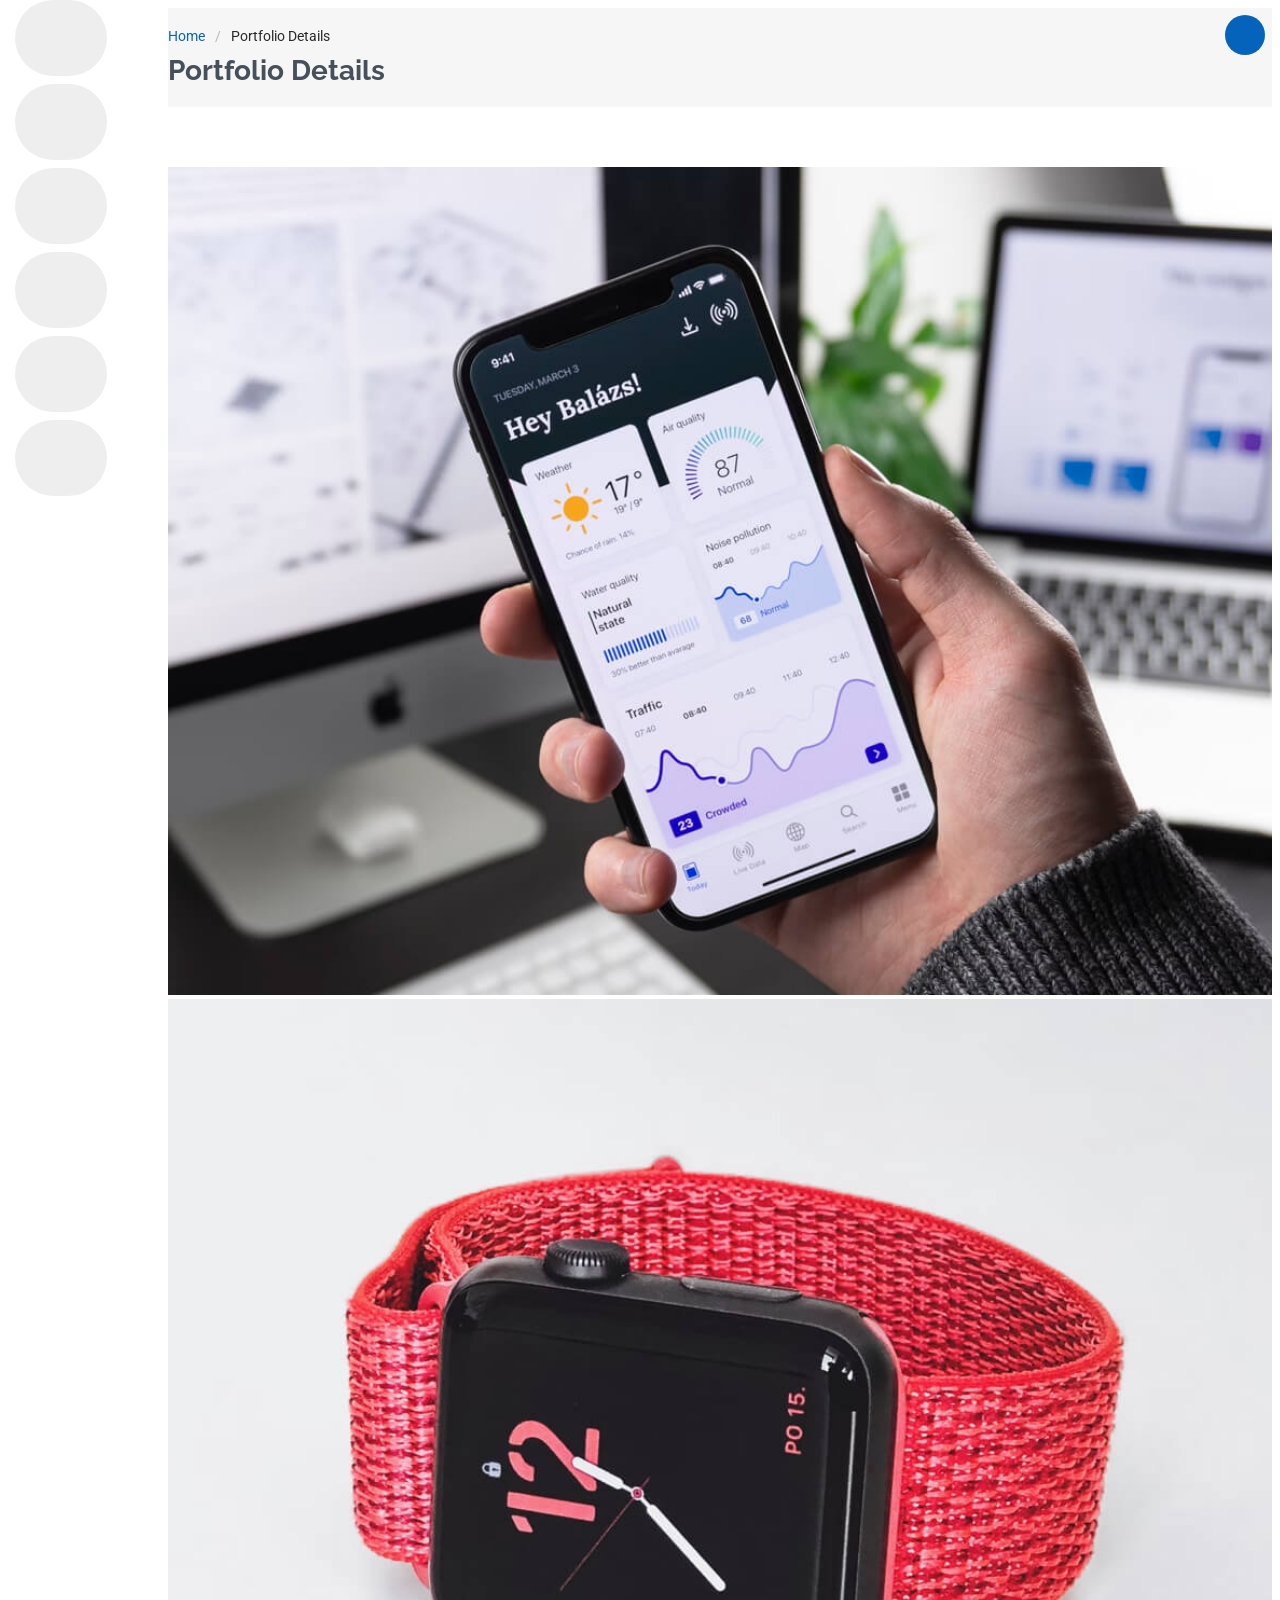
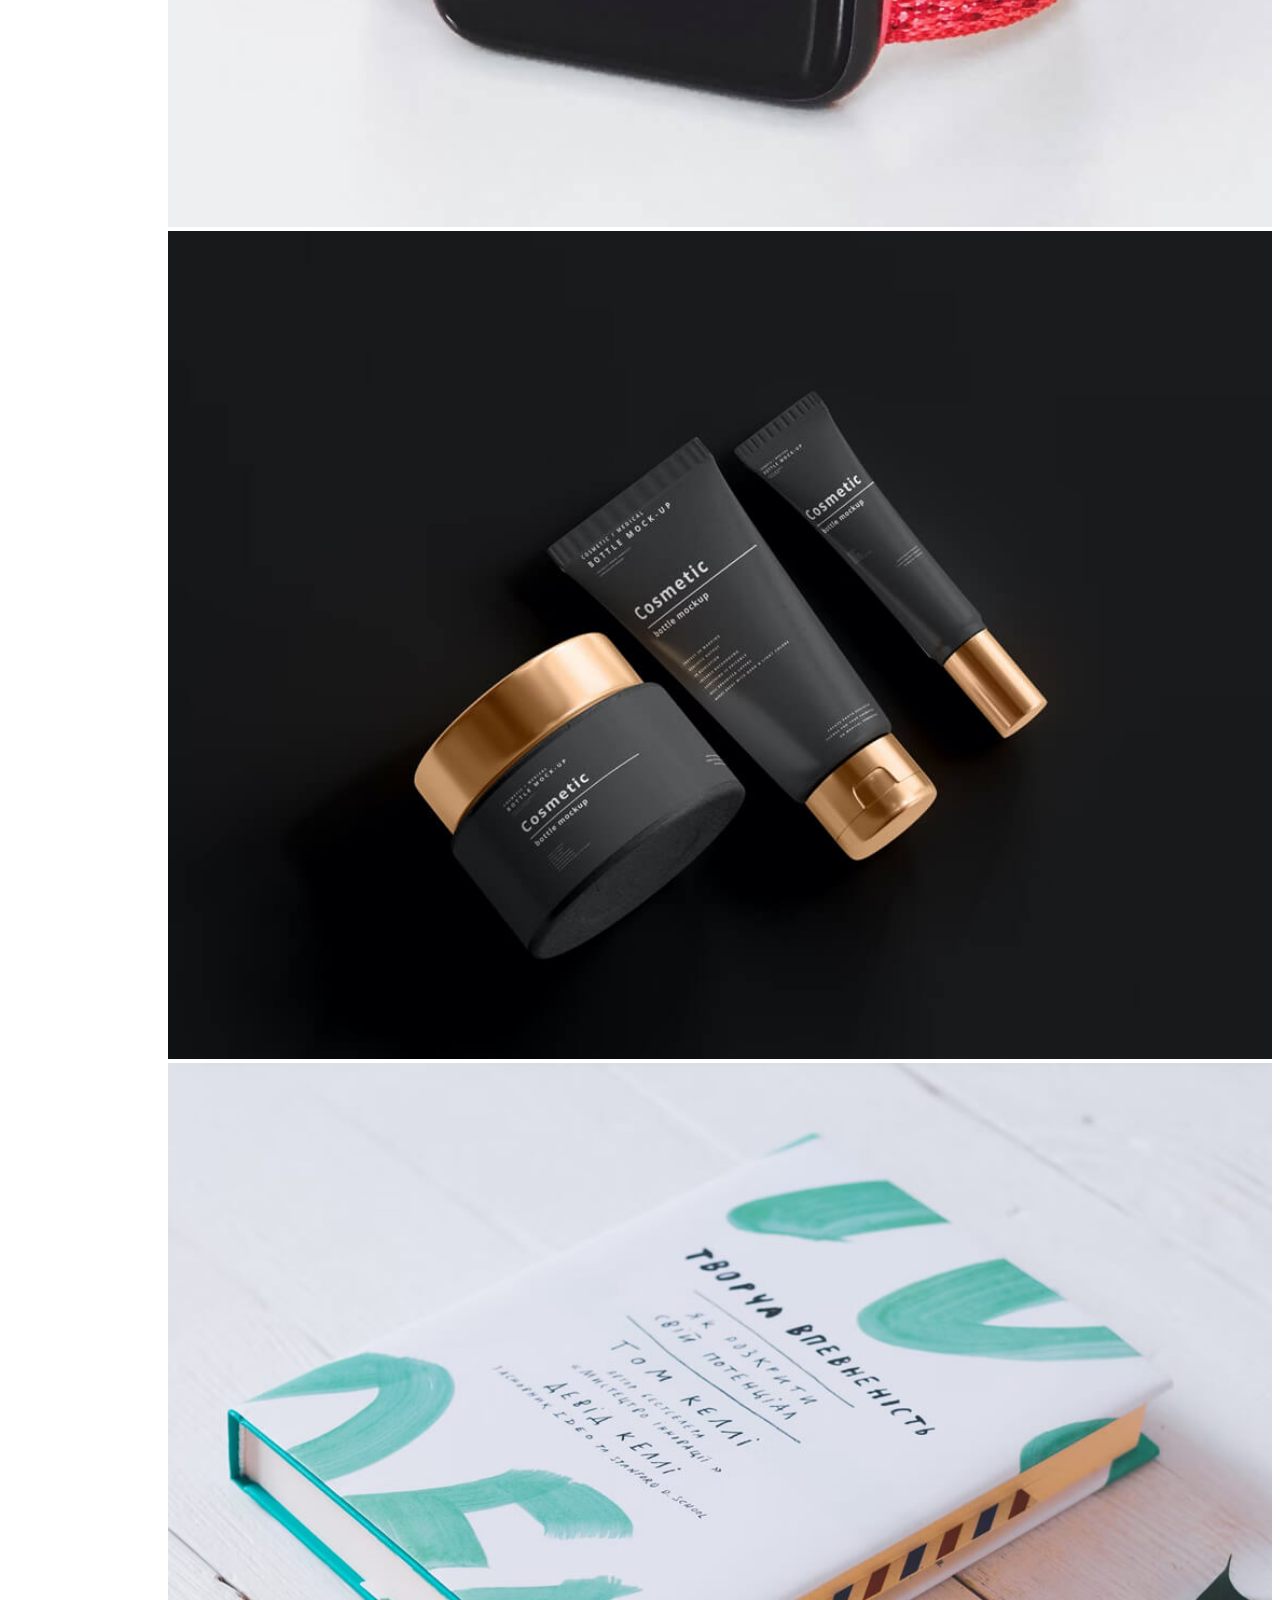
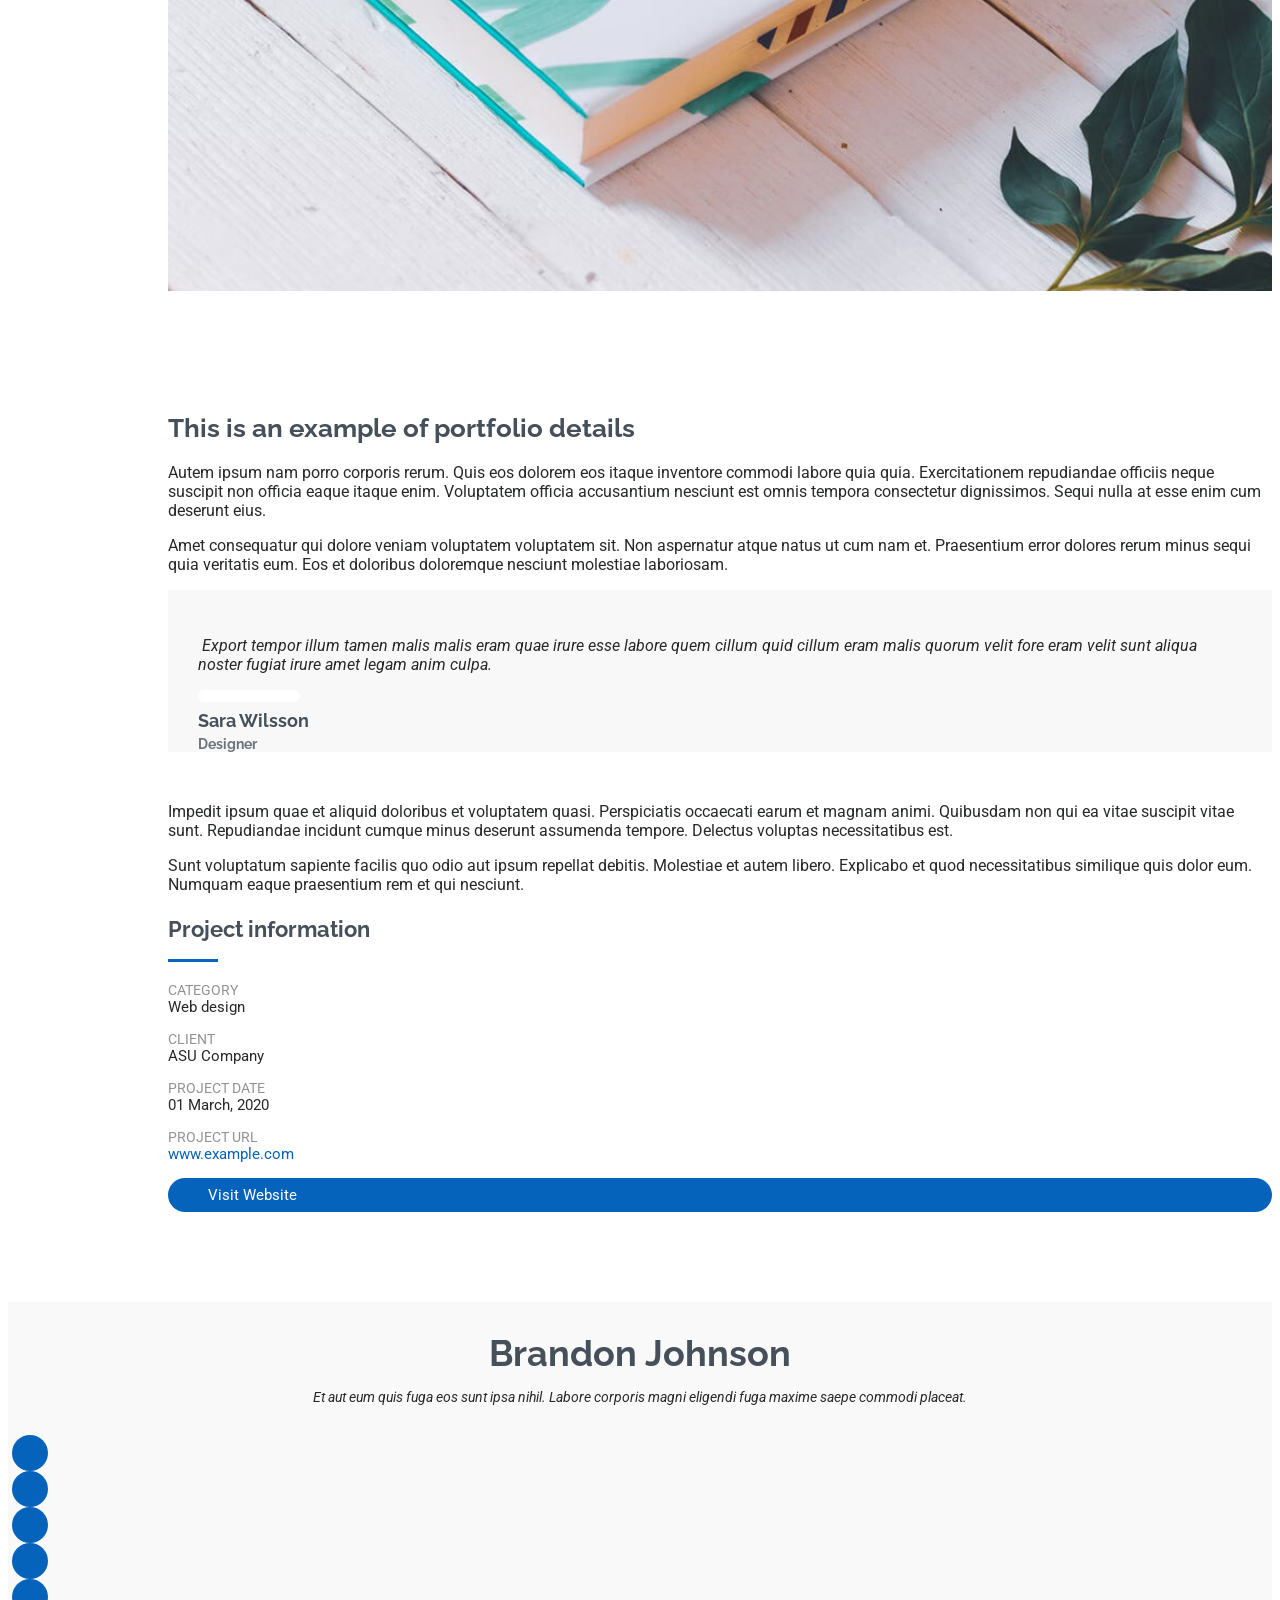
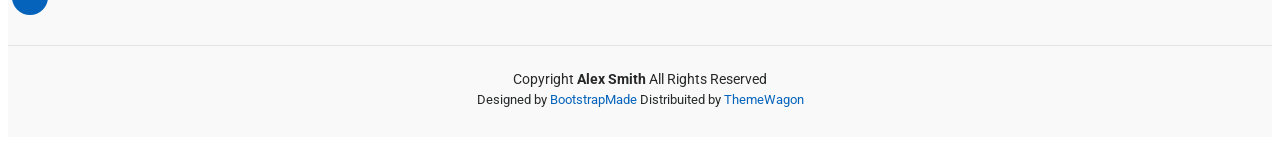
==== portfolio-details.html @ 354aaf61 "v1 completed" ====
<!DOCTYPE html>
<html lang="en">

<head>
  <meta charset="utf-8">
  <meta content="width=device-width, initial-scale=1.0" name="viewport">
  <title>Portfolio Details - Dristanta Silwal</title>
  <meta content="" name="description">
  <meta content="" name="keywords">

  <!-- Favicons -->
  <link href="assets/img/favicon.png" rel="icon">
  <link href="assets/img/apple-touch-icon.png" rel="apple-touch-icon">

  <!-- Fonts -->
  <link href="https://fonts.googleapis.com" rel="preconnect">
  <link href="https://fonts.gstatic.com" rel="preconnect" crossorigin>
  <link href="https://fonts.googleapis.com/css2?family=Roboto:ital,wght@0,100;0,300;0,400;0,500;0,700;0,900;1,100;1,300;1,400;1,500;1,700;1,900&family=Poppins:ital,wght@0,100;0,200;0,300;0,400;0,500;0,600;0,700;0,800;0,900;1,100;1,200;1,300;1,400;1,500;1,600;1,700;1,800;1,900&family=Raleway:ital,wght@0,100;0,200;0,300;0,400;0,500;0,600;0,700;0,800;0,900;1,100;1,200;1,300;1,400;1,500;1,600;1,700;1,800;1,900&display=swap" rel="stylesheet">

  <!-- Vendor CSS Files -->
  <link href="assets/vendor/bootstrap/css/bootstrap.min.css" rel="stylesheet">
  <link href="assets/vendor/bootstrap-icons/bootstrap-icons.css" rel="stylesheet">
  <link href="assets/vendor/aos/aos.css" rel="stylesheet">
  <link href="assets/vendor/glightbox/css/glightbox.min.css" rel="stylesheet">
  <link href="assets/vendor/swiper/swiper-bundle.min.css" rel="stylesheet">

  <!-- Main CSS File -->
  <link href="assets/css/main.css" rel="stylesheet">
</head>

<body class="portfolio-details-page">

  <header id="header" class="header d-flex flex-column justify-content-center">

    <i class="header-toggle d-xl-none bi bi-list"></i>

    <nav id="navmenu" class="navmenu">
      <ul>
        <li><a href="#hero"><i class="bi bi-house navicon"></i><span>Home</span></a></li>
        <li><a href="#about"><i class="bi bi-person navicon"></i><span>About</span></a></li>
        <li><a href="#resume"><i class="bi bi-file-earmark-text navicon"></i><span>Resume</span></a></li>
        <li><a href="#portfolio"><i class="bi bi-images navicon"></i><span>Portfolio</span></a></li>
        <li><a href="#services"><i class="bi bi-hdd-stack navicon"></i><span>Services</span></a></li>
        <li><a href="#contact"><i class="bi bi-envelope navicon"></i><span>Contact</span></a></li>
      </ul>
    </nav>

  </header>

  <main class="main">

    <!-- Page Title -->
    <div class="page-title" data-aos="fade">
      <div class="container">
        <nav class="breadcrumbs">
          <ol>
            <li><a href="index.html">Home</a></li>
            <li class="current">Portfolio Details</li>
          </ol>
        </nav>
        <h1>Portfolio Details</h1>
      </div>
    </div><!-- End Page Title -->

    <!-- Portfolio Details Section -->
    <section id="portfolio-details" class="portfolio-details section">

      <div class="container" data-aos="fade-up">

        <div class="portfolio-details-slider swiper init-swiper">
          <script type="application/json" class="swiper-config">
            {
              "loop": true,
              "speed": 600,
              "autoplay": {
                "delay": 5000
              },
              "slidesPerView": "auto",
              "navigation": {
                "nextEl": ".swiper-button-next",
                "prevEl": ".swiper-button-prev"
              },
              "pagination": {
                "el": ".swiper-pagination",
                "type": "bullets",
                "clickable": true
              }
            }
          </script>
          <div class="swiper-wrapper align-items-center">

            <div class="swiper-slide">
              <img src="assets/img/portfolio/app-1.jpg" alt="">
            </div>

            <div class="swiper-slide">
              <img src="assets/img/portfolio/product-1.jpg" alt="">
            </div>

            <div class="swiper-slide">
              <img src="assets/img/portfolio/branding-1.jpg" alt="">
            </div>

            <div class="swiper-slide">
              <img src="assets/img/portfolio/books-1.jpg" alt="">
            </div>

          </div>
          <div class="swiper-button-prev"></div>
          <div class="swiper-button-next"></div>
          <div class="swiper-pagination"></div>
        </div>

        <div class="row justify-content-between gy-4 mt-4">

          <div class="col-lg-8" data-aos="fade-up">
            <div class="portfolio-description">
              <h2>This is an example of portfolio details</h2>
              <p>
                Autem ipsum nam porro corporis rerum. Quis eos dolorem eos itaque inventore commodi labore quia quia. Exercitationem repudiandae officiis neque suscipit non officia eaque itaque enim. Voluptatem officia accusantium nesciunt est omnis tempora consectetur dignissimos. Sequi nulla at esse enim cum deserunt eius.
              </p>
              <p>
                Amet consequatur qui dolore veniam voluptatem voluptatem sit. Non aspernatur atque natus ut cum nam et. Praesentium error dolores rerum minus sequi quia veritatis eum. Eos et doloribus doloremque nesciunt molestiae laboriosam.
              </p>

              <div class="testimonial-item">
                <p>
                  <i class="bi bi-quote quote-icon-left"></i>
                  <span>Export tempor illum tamen malis malis eram quae irure esse labore quem cillum quid cillum eram malis quorum velit fore eram velit sunt aliqua noster fugiat irure amet legam anim culpa.</span>
                  <i class="bi bi-quote quote-icon-right"></i>
                </p>
                <div>
                  <img src="assets/img/testimonials/testimonials-2.jpg" class="testimonial-img" alt="">
                  <h3>Sara Wilsson</h3>
                  <h4>Designer</h4>
                </div>
              </div>

              <p>
                Impedit ipsum quae et aliquid doloribus et voluptatem quasi. Perspiciatis occaecati earum et magnam animi. Quibusdam non qui ea vitae suscipit vitae sunt. Repudiandae incidunt cumque minus deserunt assumenda tempore. Delectus voluptas necessitatibus est.
              </p>

              <p>
                Sunt voluptatum sapiente facilis quo odio aut ipsum repellat debitis. Molestiae et autem libero. Explicabo et quod necessitatibus similique quis dolor eum. Numquam eaque praesentium rem et qui nesciunt.
              </p>

            </div>
          </div>

          <div class="col-lg-3" data-aos="fade-up" data-aos-delay="100">
            <div class="portfolio-info">
              <h3>Project information</h3>
              <ul>
                <li><strong>Category</strong> Web design</li>
                <li><strong>Client</strong> ASU Company</li>
                <li><strong>Project date</strong> 01 March, 2020</li>
                <li><strong>Project URL</strong> <a href="#">www.example.com</a></li>
                <li><a href="#" class="btn-visit align-self-start">Visit Website</a></li>
              </ul>
            </div>
          </div>

        </div>

      </div>

    </section><!-- /Portfolio Details Section -->

  </main>

  <footer id="footer" class="footer position-relative light-background">
    <div class="container">
      <h3 class="sitename">Brandon Johnson</h3>
      <p>Et aut eum quis fuga eos sunt ipsa nihil. Labore corporis magni eligendi fuga maxime saepe commodi placeat.</p>
      <div class="social-links d-flex justify-content-center">
        <a href=""><i class="bi bi-twitter-x"></i></a>
        <a href=""><i class="bi bi-facebook"></i></a>
        <a href=""><i class="bi bi-instagram"></i></a>
        <a href=""><i class="bi bi-skype"></i></a>
        <a href=""><i class="bi bi-linkedin"></i></a>
      </div>
      <div class="container">
        <div class="copyright">
          <span>Copyright</span> <strong class="px-1 sitename">Alex Smith</strong> <span>All Rights Reserved</span>
        </div>
        <div class="credits">
          <!-- All the links in the footer should remain intact. -->
          <!-- You can delete the links only if you've purchased the pro version. -->
          <!-- Licensing information: https://bootstrapmade.com/license/ -->
          <!-- Purchase the pro version with working PHP/AJAX contact form: [buy-url] -->
          Designed by <a href="https://bootstrapmade.com/">BootstrapMade</a> Distribuited by <a href="https://themewagon.com">ThemeWagon</a>
        </div>
      </div>
    </div>
  </footer>

  <!-- Scroll Top -->
  <a href="#" id="scroll-top" class="scroll-top d-flex align-items-center justify-content-center"><i class="bi bi-arrow-up-short"></i></a>

  <!-- Preloader -->
  <div id="preloader"></div>

  <!-- Vendor JS Files -->
  <script src="assets/vendor/bootstrap/js/bootstrap.bundle.min.js"></script>
  <script src="assets/vendor/php-email-form/validate.js"></script>
  <script src="assets/vendor/aos/aos.js"></script>
  <script src="assets/vendor/typed.js/typed.umd.js"></script>
  <script src="assets/vendor/purecounter/purecounter_vanilla.js"></script>
  <script src="assets/vendor/waypoints/noframework.waypoints.js"></script>
  <script src="assets/vendor/glightbox/js/glightbox.min.js"></script>
  <script src="assets/vendor/imagesloaded/imagesloaded.pkgd.min.js"></script>
  <script src="assets/vendor/isotope-layout/isotope.pkgd.min.js"></script>
  <script src="assets/vendor/swiper/swiper-bundle.min.js"></script>

  <!-- Main JS File -->
  <script src="assets/js/main.js"></script>

</body>

</html>
---- assets/css/main.css ----
/*--------------------------------------------------------------
# Font & Color Variables
# Help: https://bootstrapmade.com/color-system/
--------------------------------------------------------------*/
/* Fonts */
:root {
  --default-font: "Roboto",  system-ui, -apple-system, "Segoe UI", Roboto, "Helvetica Neue", Arial, "Noto Sans", "Liberation Sans", sans-serif, "Apple Color Emoji", "Segoe UI Emoji", "Segoe UI Symbol", "Noto Color Emoji";
  --heading-font: "Raleway",  sans-serif;
  --nav-font: "Poppins",  sans-serif;
}

/* Global Colors - The following color variables are used throughout the website. Updating them here will change the color scheme of the entire website */
:root { 
  --background-color: #ffffff; /* Background color for the entire website, including individual sections */
  --default-color: #272829; /* Default color used for the majority of the text content across the entire website */
  --heading-color: #45505b; /* Color for headings, subheadings and title throughout the website */
  --accent-color: #0563bb; /* Accent color that represents your brand on the website. It's used for buttons, links, and other elements that need to stand out */
  --surface-color: #ffffff; /* The surface color is used as a background of boxed elements within sections, such as cards, icon boxes, or other elements that require a visual separation from the global background. */
  --contrast-color: #ffffff; /* Contrast color for text, ensuring readability against backgrounds of accent, heading, or default colors. */
}

/* Nav Menu Colors - The following color variables are used specifically for the navigation menu. They are separate from the global colors to allow for more customization options */
:root {
  --nav-color: #45505b;  /* The default color of the main navmenu links */
  --nav-hover-color: #0563bb; /* Applied to main navmenu links when they are hovered over or active */
  --nav-mobile-background-color: #ffffff; /* Used as the background color for mobile navigation menu */
  --nav-dropdown-background-color: #ffffff; /* Used as the background color for dropdown items that appear when hovering over primary navigation items */
  --nav-dropdown-color: #212529; /* Used for navigation links of the dropdown items in the navigation menu. */
  --nav-dropdown-hover-color: #0563bb; /* Similar to --nav-hover-color, this color is applied to dropdown navigation links when they are hovered over. */
}

/* Color Presets - These classes override global colors when applied to any section or element, providing reuse of the sam color scheme. */

.light-background {
  --background-color: #f9f9f9;
  --surface-color: #ffffff;
}

.dark-background {
  --background-color: #060606;
  --default-color: #ffffff;
  --heading-color: #ffffff;
  --surface-color: #252525;
  --contrast-color: #ffffff;
}

/* Smooth scroll */
:root {
  scroll-behavior: smooth;
}

/*--------------------------------------------------------------
# General Styling & Shared Classes
--------------------------------------------------------------*/
body {
  color: var(--default-color);
  background-color: var(--background-color);
  font-family: var(--default-font);
}

a {
  color: var(--accent-color);
  text-decoration: none;
  transition: 0.3s;
}

a:hover {
  color: color-mix(in srgb, var(--accent-color), transparent 25%);
  text-decoration: none;
}

h1,
h2,
h3,
h4,
h5,
h6 {
  color: var(--heading-color);
  font-family: var(--heading-font);
}

/* PHP Email Form Messages
------------------------------*/
.php-email-form .error-message {
  display: none;
  background: #df1529;
  color: #ffffff;
  text-align: left;
  padding: 15px;
  margin-bottom: 24px;
  font-weight: 600;
}

.php-email-form .sent-message {
  display: none;
  color: #ffffff;
  background: #059652;
  text-align: center;
  padding: 15px;
  margin-bottom: 24px;
  font-weight: 600;
}

.php-email-form .loading {
  display: none;
  background: var(--surface-color);
  text-align: center;
  padding: 15px;
  margin-bottom: 24px;
}

.php-email-form .loading:before {
  content: "";
  display: inline-block;
  border-radius: 50%;
  width: 24px;
  height: 24px;
  margin: 0 10px -6px 0;
  border: 3px solid var(--accent-color);
  border-top-color: var(--surface-color);
  animation: php-email-form-loading 1s linear infinite;
}

@keyframes php-email-form-loading {
  0% {
    transform: rotate(0deg);
  }

  100% {
    transform: rotate(360deg);
  }
}

/*--------------------------------------------------------------
# Global Header
--------------------------------------------------------------*/
.header {
  color: var(--default-color);
  position: fixed;
  top: 0;
  left: 0;
  bottom: 0;
  padding: 0 15px;
  transition: all ease-in-out 0.3s;
  overflow-y: auto;
  z-index: 997;
  min-width: 200px;
}

@media (max-width: 1199px) {
  .header {
    background-color: var(--background-color);
    border-right: 1px solid color-mix(in srgb, var(--default-color), transparent 90%);
    width: 300px;
    left: -100%;
  }
}

@media (min-width: 1200px) and (max-width: 1600px) {
  .header~main {
    margin-left: 160px;
  }

  .header~main .hero {
    margin-left: -160px;
    width: 100vw;
  }
}

.header.header-show {
  left: 0;
}

.header .header-toggle {
  color: var(--contrast-color);
  background-color: var(--accent-color);
  font-size: 22px;
  display: flex;
  align-items: center;
  justify-content: center;
  width: 40px;
  height: 40px;
  border-radius: 50%;
  cursor: pointer;
  position: fixed;
  top: 15px;
  right: 15px;
  z-index: 9999;
  transition: background-color 0.3s;
}

.header .header-toggle:hover {
  color: var(--contrast-color);
  background-color: color-mix(in srgb, var(--accent-color) 90%, white 15%);
}

/*--------------------------------------------------------------
# Navigation Menu
--------------------------------------------------------------*/
.navmenu {
  padding: 0;
  z-index: 9997;
}

.navmenu ul {
  list-style: none;
  padding: 0 0 20px 0;
  margin: 0;
  width: 140px;
}

.navmenu a,
.navmenu a:focus {
  color: var(--nav-color);
  font-family: var(--nav-font);
  display: flex;
  align-items: center;
  padding: 10px 18px;
  margin-bottom: 8px;
  font-size: 15px;
  border-radius: 50px;
  background: color-mix(in srgb, var(--default-color), transparent 92%);
  height: 56px;
  width: 100%;
  overflow: hidden;
  transition: 0.3s;
}

.navmenu a i,
.navmenu a:focus i {
  font-size: 20px;
}

.navmenu a span,
.navmenu a:focus span {
  padding: 0 5px 0 7px;
}

@media (min-width: 992px) {

  .navmenu a,
  .navmenu a:focus {
    max-width: 56px;
  }

  .navmenu a span,
  .navmenu a:focus span {
    display: none;
  }
}

.navmenu a:hover,
.navmenu .active,
.navmenu .active:focus,
.navmenu li:hover>a {
  color: var(--contrast-color);
  background: var(--nav-hover-color);
}

.navmenu a:hover,
.navmenu li:hover>a {
  max-width: 100%;
  color: var(--contrast-color);
}

.navmenu a:hover span,
.navmenu li:hover>a span {
  display: block;
}

/*--------------------------------------------------------------
# Global Footer
--------------------------------------------------------------*/
.footer {
  color: var(--default-color);
  background-color: var(--background-color);
  font-size: 14px;
  text-align: center;
  padding: 30px 0;
  position: relative;
}

.footer h3 {
  font-size: 36px;
  font-weight: 700;
  position: relative;
  padding: 0;
  margin: 0 0 15px 0;
}

.footer p {
  font-size: 15;
  font-style: italic;
  padding: 0;
  margin: 0 0 30px 0;
}

.footer .social-links {
  margin: 0 0 30px 0;
}

.footer .social-links a {
  font-size: 16px;
  display: flex;
  align-items: center;
  justify-content: center;
  background: var(--accent-color);
  color: var(--contrast-color);
  line-height: 1;
  margin: 0 4px;
  border-radius: 50%;
  text-align: center;
  width: 36px;
  height: 36px;
  transition: 0.3s;
}

.footer .social-links a:hover {
  background: color-mix(in srgb, var(--accent-color), transparent 20%);
  text-decoration: none;
}

.footer .copyright {
  padding-top: 25px;
  border-top: 1px solid color-mix(in srgb, var(--default-color), transparent 90%);
}

.footer .credits {
  font-size: 13px;
  padding-top: 5px;
}

/*--------------------------------------------------------------
# Preloader
--------------------------------------------------------------*/
#preloader {
  position: fixed;
  inset: 0;
  z-index: 999999;
  overflow: hidden;
  background: var(--background-color);
  transition: all 0.6s ease-out;
}

#preloader:before {
  content: "";
  position: fixed;
  top: calc(50% - 30px);
  left: calc(50% - 30px);
  border: 6px solid #ffffff;
  border-color: var(--accent-color) transparent var(--accent-color) transparent;
  border-radius: 50%;
  width: 60px;
  height: 60px;
  animation: animate-preloader 1.5s linear infinite;
}

@keyframes animate-preloader {
  0% {
    transform: rotate(0deg);
  }

  100% {
    transform: rotate(360deg);
  }
}

/*--------------------------------------------------------------
# Scroll Top Button
--------------------------------------------------------------*/
.scroll-top {
  position: fixed;
  visibility: hidden;
  opacity: 0;
  right: 15px;
  bottom: -15px;
  z-index: 99999;
  background-color: var(--accent-color);
  width: 44px;
  height: 44px;
  border-radius: 50px;
  transition: all 0.4s;
}

.scroll-top i {
  font-size: 24px;
  color: var(--contrast-color);
  line-height: 0;
}

.scroll-top:hover {
  background-color: color-mix(in srgb, var(--accent-color), transparent 20%);
  color: var(--contrast-color);
}

.scroll-top.active {
  visibility: visible;
  opacity: 1;
  bottom: 15px;
}

/*--------------------------------------------------------------
# Disable aos animation delay on mobile devices
--------------------------------------------------------------*/
@media screen and (max-width: 768px) {
  [data-aos-delay] {
    transition-delay: 0 !important;
  }
}

/*--------------------------------------------------------------
# Global Page Titles & Breadcrumbs
--------------------------------------------------------------*/
.page-title {
  --background-color: color-mix(in srgb, var(--default-color), transparent 96%);
  color: var(--default-color);
  background-color: var(--background-color);
  padding: 20px 0;
  position: relative;
}

.page-title h1 {
  font-size: 28px;
  font-weight: 700;
  margin: 0;
}

.page-title .breadcrumbs ol {
  display: flex;
  flex-wrap: wrap;
  list-style: none;
  padding: 0 0 10px 0;
  margin: 0;
  font-size: 14px;
  font-weight: 400;
}

.page-title .breadcrumbs ol li+li {
  padding-left: 10px;
}

.page-title .breadcrumbs ol li+li::before {
  content: "/";
  display: inline-block;
  padding-right: 10px;
  color: color-mix(in srgb, var(--default-color), transparent 70%);
}

/*--------------------------------------------------------------
# Global Sections
--------------------------------------------------------------*/
section,
.section {
  color: var(--default-color);
  background-color: var(--background-color);
  padding: 60px 0;
  overflow: clip;
}

/*--------------------------------------------------------------
# Global Section Titles
--------------------------------------------------------------*/
.section-title {
  text-align: center;
  padding-bottom: 60px;
  position: relative;
}

.section-title h2 {
  font-size: 32px;
  font-weight: 700;
  margin-bottom: 20px;
  padding-bottom: 20px;
  position: relative;
}

.section-title h2:before {
  content: "";
  position: absolute;
  display: block;
  width: 160px;
  height: 1px;
  background: color-mix(in srgb, var(--default-color), transparent 60%);
  left: 0;
  right: 0;
  bottom: 1px;
  margin: auto;
}

.section-title h2::after {
  content: "";
  position: absolute;
  display: block;
  width: 60px;
  height: 3px;
  background: var(--accent-color);
  left: 0;
  right: 0;
  bottom: 0;
  margin: auto;
}

.section-title p {
  margin-bottom: 0;
}

/*--------------------------------------------------------------
# Hero Section
--------------------------------------------------------------*/
.hero {
  width: 100%;
  min-height: 100vh;
  position: relative;
  padding: 80px 0;
  display: flex;
  align-items: center;
  justify-content: center;
}

.hero img {
  position: absolute;
  inset: 0;
  display: block;
  width: 100%;
  height: 100%;
  object-fit: cover;
  z-index: 1;
}

.hero:before {
  content: "";
  background: color-mix(in srgb, var(--background-color), transparent 30%);
  position: absolute;
  inset: 0;
  z-index: 2;
}

.hero .container {
  position: relative;
  z-index: 3;
}

.hero h2 {
  margin: 0;
  font-size: 64px;
  font-weight: 700;
}

.hero p {
  margin: 5px 0 0 0;
  font-size: 26px;
}

.hero p span {
  letter-spacing: 1px;
  border-bottom: 2px solid var(--accent-color);
}

.hero .social-links {
  margin-top: 25px;
}

.hero .social-links a {
  font-size: 20px;
  display: inline-block;
  color: color-mix(in srgb, var(--default-color), transparent 30%);
  line-height: 1;
  margin-right: 20px;
  transition: 0.3s;
}

.hero .social-links a:hover {
  color: var(--accent-color);
}

@media (max-width: 768px) {
  .hero h2 {
    font-size: 32px;
  }

  .hero p {
    font-size: 20px;
  }
}

/*--------------------------------------------------------------
# About Section
--------------------------------------------------------------*/
.about .content h2 {
  font-weight: 700;
  font-size: 24px;
}

.about .content ul {
  list-style: none;
  padding: 0;
}

.about .content ul li {
  margin-bottom: 20px;
  display: flex;
  align-items: center;
}

.about .content ul strong {
  margin-right: 10px;
}

.about .content ul i {
  font-size: 16px;
  margin-right: 5px;
  color: var(--accent-color);
  line-height: 0;
}

/*--------------------------------------------------------------
# Stats Section
--------------------------------------------------------------*/
.stats i {
  background-color: var(--accent-color);
  color: var(--contrast-color);
  width: 54px;
  height: 54px;
  font-size: 24px;
  border-radius: 50px;
  display: inline-flex;
  align-items: center;
  justify-content: center;
  position: relative;
  z-index: 1;
}

.stats .stats-item {
  margin-top: 10px;
  width: 100%;
  position: relative;
  text-align: center;
  z-index: 0;
}

.stats .stats-item span {
  font-size: 36px;
  display: block;
  font-weight: 700;
  color: color-mix(in srgb, var(--default-color), transparent 20%);
}

.stats .stats-item p {
  padding: 0;
  margin: 0;
  color: color-mix(in srgb, var(--default-color), transparent 50%);
  font-size: 16px;
}

/*--------------------------------------------------------------
# Skills Section
--------------------------------------------------------------*/
.skills .progress {
  height: 60px;
  display: block;
  background: none;
  border-radius: 0;
}

.skills .progress .skill {
  color: var(--heading-color);
  padding: 0;
  margin: 0 0 6px 0;
  text-transform: uppercase;
  display: block;
  font-weight: 600;
  font-family: var(--heading-font);
}

.skills .progress .skill .val {
  float: right;
  font-style: normal;
}

.skills .progress-bar-wrap {
  background: color-mix(in srgb, var(--default-color), transparent 90%);
  height: 10px;
}

.skills .progress-bar {
  width: 1px;
  height: 10px;
  transition: 0.9s;
  background-color: var(--accent-color);
}

/*--------------------------------------------------------------
# Resume Section
--------------------------------------------------------------*/
.resume .resume-title {
  color: var(--heading-color);
  font-size: 26px;
  font-weight: 700;
  margin-top: 20px;
  margin-bottom: 20px;
}

.resume .resume-item {
  padding: 0 0 20px 20px;
  margin-top: -2px;
  border-left: 2px solid var(--accent-color);
  position: relative;
}

.resume .resume-item h4 {
  line-height: 18px;
  font-size: 18px;
  font-weight: 600;
  text-transform: uppercase;
  color: color-mix(in srgb, var(--default-color), transparent 20%);
  margin-bottom: 10px;
}

.resume .resume-item h5 {
  font-size: 16px;
  padding: 5px 15px;
  display: inline-block;
  font-weight: 600;
  margin-bottom: 10px;
}

.resume .resume-item ul {
  padding-left: 20px;
}

.resume .resume-item ul li {
  padding-bottom: 10px;
}

.resume .resume-item:last-child {
  padding-bottom: 0;
}

.resume .resume-item::before {
  content: "";
  position: absolute;
  width: 16px;
  height: 16px;
  border-radius: 50px;
  left: -9px;
  top: 0;
  background: var(--background-color);
  border: 2px solid var(--accent-color);
}

/*--------------------------------------------------------------
# Portfolio Section
--------------------------------------------------------------*/
.portfolio .portfolio-filters {
  padding: 0;
  margin: 0 auto 20px auto;
  list-style: none;
  text-align: center;
}

.portfolio .portfolio-filters li {
  cursor: pointer;
  display: inline-block;
  padding: 8px 20px 10px 20px;
  margin: 0;
  font-size: 15px;
  font-weight: 500;
  line-height: 1;
  margin-bottom: 5px;
  border-radius: 50px;
  transition: all 0.3s ease-in-out;
  font-family: var(--heading-font);
}

.portfolio .portfolio-filters li:hover,
.portfolio .portfolio-filters li.filter-active {
  color: var(--contrast-color);
  background-color: var(--accent-color);
}

.portfolio .portfolio-filters li:first-child {
  margin-left: 0;
}

.portfolio .portfolio-filters li:last-child {
  margin-right: 0;
}

@media (max-width: 575px) {
  .portfolio .portfolio-filters li {
    font-size: 14px;
    margin: 0 0 10px 0;
  }
}

.portfolio .portfolio-item {
  position: relative;
  overflow: hidden;
}

.portfolio .portfolio-item .portfolio-info {
  opacity: 0;
  position: absolute;
  left: 12px;
  right: 12px;
  bottom: -100%;
  z-index: 3;
  transition: all ease-in-out 0.5s;
  background: color-mix(in srgb, var(--background-color), transparent 10%);
  padding: 15px;
}

.portfolio .portfolio-item .portfolio-info h4 {
  font-size: 18px;
  font-weight: 600;
  padding-right: 50px;
}

.portfolio .portfolio-item .portfolio-info p {
  color: color-mix(in srgb, var(--default-color), transparent 30%);
  font-size: 14px;
  margin-bottom: 0;
  padding-right: 50px;
}

.portfolio .portfolio-item .portfolio-info .preview-link,
.portfolio .portfolio-item .portfolio-info .details-link {
  position: absolute;
  right: 50px;
  font-size: 24px;
  top: calc(50% - 14px);
  color: color-mix(in srgb, var(--default-color), transparent 30%);
  transition: 0.3s;
  line-height: 0;
}

.portfolio .portfolio-item .portfolio-info .preview-link:hover,
.portfolio .portfolio-item .portfolio-info .details-link:hover {
  color: var(--accent-color);
}

.portfolio .portfolio-item .portfolio-info .details-link {
  right: 14px;
  font-size: 28px;
}

.portfolio .portfolio-item:hover .portfolio-info {
  opacity: 1;
  bottom: 0;
}

/*--------------------------------------------------------------
# Services Section
--------------------------------------------------------------*/
.services .service-item {
  background-color: var(--surface-color);
  box-shadow: 0px 5px 90px 0px rgba(0, 0, 0, 0.1);
  height: 100%;
  padding: 60px 30px;
  text-align: center;
  transition: 0.3s;
  border-radius: 5px;
}

.services .service-item .icon {
  margin: 0 auto;
  width: 100px;
  height: 100px;
  display: flex;
  align-items: center;
  justify-content: center;
  transition: ease-in-out 0.3s;
  position: relative;
}

.services .service-item .icon i {
  font-size: 36px;
  transition: 0.5s;
  position: relative;
}

.services .service-item .icon svg {
  position: absolute;
  top: 0;
  left: 0;
}

.services .service-item .icon svg path {
  transition: 0.5s;
  fill: color-mix(in srgb, var(--default-color), transparent 95%);
}

.services .service-item h3 {
  font-weight: 700;
  margin: 10px 0 15px 0;
  font-size: 22px;
}

.services .service-item p {
  line-height: 24px;
  font-size: 14px;
  margin-bottom: 0;
}

.services .service-item:hover {
  box-shadow: 0px 5px 35px 0px rgba(0, 0, 0, 0.1);
}

.services .service-item.item-cyan i {
  color: #0dcaf0;
}

.services .service-item.item-cyan:hover .icon i {
  color: #fff;
}

.services .service-item.item-cyan:hover .icon path {
  fill: #0dcaf0;
}

.services .service-item.item-orange i {
  color: #fd7e14;
}

.services .service-item.item-orange:hover .icon i {
  color: #fff;
}

.services .service-item.item-orange:hover .icon path {
  fill: #fd7e14;
}

.services .service-item.item-teal i {
  color: #20c997;
}

.services .service-item.item-teal:hover .icon i {
  color: #fff;
}

.services .service-item.item-teal:hover .icon path {
  fill: #20c997;
}

.services .service-item.item-red i {
  color: #df1529;
}

.services .service-item.item-red:hover .icon i {
  color: #fff;
}

.services .service-item.item-red:hover .icon path {
  fill: #df1529;
}

.services .service-item.item-indigo i {
  color: #6610f2;
}

.services .service-item.item-indigo:hover .icon i {
  color: #fff;
}

.services .service-item.item-indigo:hover .icon path {
  fill: #6610f2;
}

.services .service-item.item-pink i {
  color: #f3268c;
}

.services .service-item.item-pink:hover .icon i {
  color: #fff;
}

.services .service-item.item-pink:hover .icon path {
  fill: #f3268c;
}

/*--------------------------------------------------------------
# Testimonials Section
--------------------------------------------------------------*/
.testimonials .testimonials-carousel,
.testimonials .testimonials-slider {
  overflow: hidden;
}

.testimonials .testimonial-item .testimonial-content {
  border-left: 3px solid var(--accent-color);
  padding-left: 30px;
}

.testimonials .testimonial-item .testimonial-img {
  border-radius: 50%;
  border: 4px solid var(--background-color);
  margin: 0 auto;
}

.testimonials .testimonial-item h3 {
  font-size: 20px;
  font-weight: bold;
  margin: 10px 0 5px 0;
}

.testimonials .testimonial-item h4 {
  font-size: 14px;
  color: color-mix(in srgb, var(--default-color), transparent 40%);
  margin: 0 0 10px 0;
}

.testimonials .testimonial-item .stars i {
  color: #ffc107;
  margin: 0 1px;
}

.testimonials .testimonial-item .quote-icon-left,
.testimonials .testimonial-item .quote-icon-right {
  color: color-mix(in srgb, var(--accent-color), transparent 50%);
  font-size: 26px;
  line-height: 0;
}

.testimonials .testimonial-item .quote-icon-left {
  display: inline-block;
  left: -5px;
  position: relative;
}

.testimonials .testimonial-item .quote-icon-right {
  display: inline-block;
  right: -5px;
  position: relative;
  top: 10px;
  transform: scale(-1, -1);
}

.testimonials .testimonial-item p {
  font-style: italic;
}

.testimonials .swiper-wrapper {
  height: auto;
}

.testimonials .swiper-pagination {
  margin-top: 30px;
  position: relative;
}

.testimonials .swiper-pagination .swiper-pagination-bullet {
  width: 12px;
  height: 12px;
  background-color: color-mix(in srgb, var(--default-color), transparent 85%);
  opacity: 1;
}

.testimonials .swiper-pagination .swiper-pagination-bullet-active {
  background-color: var(--accent-color);
}

/*--------------------------------------------------------------
# Contact Section
--------------------------------------------------------------*/
.contact .info-item+.info-item {
  margin-top: 40px;
}

.contact .info-item i {
  color: var(--accent-color);
  background: color-mix(in srgb, var(--accent-color), transparent 92%);
  font-size: 20px;
  width: 44px;
  height: 44px;
  display: flex;
  justify-content: center;
  align-items: center;
  border-radius: 50px;
  transition: all 0.3s ease-in-out;
  margin-right: 15px;
}

.contact .info-item h3 {
  padding: 0;
  font-size: 18px;
  font-weight: 700;
  margin-bottom: 5px;
}

.contact .info-item p {
  padding: 0;
  margin-bottom: 0;
  font-size: 14px;
}

.contact .info-item:hover i {
  background: var(--accent-color);
  color: var(--contrast-color);
}

.contact .php-email-form {
  height: 100%;
}

.contact .php-email-form input[type=text],
.contact .php-email-form input[type=email],
.contact .php-email-form textarea {
  font-size: 14px;
  padding: 10px 15px;
  box-shadow: none;
  border-radius: 0;
  color: var(--default-color);
  background-color: color-mix(in srgb, var(--background-color), transparent 50%);
  border-color: color-mix(in srgb, var(--default-color), transparent 80%);
}

.contact .php-email-form input[type=text]:focus,
.contact .php-email-form input[type=email]:focus,
.contact .php-email-form textarea:focus {
  border-color: var(--accent-color);
}

.contact .php-email-form input[type=text]::placeholder,
.contact .php-email-form input[type=email]::placeholder,
.contact .php-email-form textarea::placeholder {
  color: color-mix(in srgb, var(--default-color), transparent 70%);
}

.contact .php-email-form button[type=submit] {
  color: var(--contrast-color);
  background: var(--accent-color);
  border: 0;
  padding: 10px 30px;
  transition: 0.4s;
  border-radius: 50px;
}

.contact .php-email-form button[type=submit]:hover {
  background: color-mix(in srgb, var(--accent-color), transparent 25%);
}

/*--------------------------------------------------------------
# Portfolio Details Section
--------------------------------------------------------------*/
.portfolio-details .portfolio-details-slider img {
  width: 100%;
}

.portfolio-details .swiper-wrapper {
  height: auto;
}

.portfolio-details .swiper-button-prev,
.portfolio-details .swiper-button-next {
  width: 48px;
  height: 48px;
}

.portfolio-details .swiper-button-prev:after,
.portfolio-details .swiper-button-next:after {
  color: rgba(255, 255, 255, 0.8);
  background-color: rgba(0, 0, 0, 0.15);
  font-size: 24px;
  border-radius: 50%;
  width: 48px;
  height: 48px;
  display: flex;
  align-items: center;
  justify-content: center;
  transition: 0.3s;
}

.portfolio-details .swiper-button-prev:hover:after,
.portfolio-details .swiper-button-next:hover:after {
  background-color: rgba(0, 0, 0, 0.3);
}

@media (max-width: 575px) {

  .portfolio-details .swiper-button-prev,
  .portfolio-details .swiper-button-next {
    display: none;
  }
}

.portfolio-details .swiper-pagination {
  margin-top: 20px;
  position: relative;
}

.portfolio-details .swiper-pagination .swiper-pagination-bullet {
  width: 10px;
  height: 10px;
  background-color: color-mix(in srgb, var(--default-color), transparent 85%);
  opacity: 1;
}

.portfolio-details .swiper-pagination .swiper-pagination-bullet-active {
  background-color: var(--accent-color);
}

.portfolio-details .portfolio-info h3 {
  font-size: 22px;
  font-weight: 700;
  margin-bottom: 20px;
  padding-bottom: 20px;
  position: relative;
}

.portfolio-details .portfolio-info h3:after {
  content: "";
  position: absolute;
  display: block;
  width: 50px;
  height: 3px;
  background: var(--accent-color);
  left: 0;
  bottom: 0;
}

.portfolio-details .portfolio-info ul {
  list-style: none;
  padding: 0;
  font-size: 15px;
}

.portfolio-details .portfolio-info ul li {
  display: flex;
  flex-direction: column;
  padding-bottom: 15px;
}

.portfolio-details .portfolio-info ul strong {
  text-transform: uppercase;
  font-weight: 400;
  color: color-mix(in srgb, var(--default-color), transparent 50%);
  font-size: 14px;
}

.portfolio-details .portfolio-info .btn-visit {
  padding: 8px 40px;
  background: var(--accent-color);
  color: var(--contrast-color);
  border-radius: 50px;
  transition: 0.3s;
}

.portfolio-details .portfolio-info .btn-visit:hover {
  background: color-mix(in srgb, var(--accent-color), transparent 20%);
}

.portfolio-details .portfolio-description h2 {
  font-size: 26px;
  font-weight: 700;
  margin-bottom: 20px;
}

.portfolio-details .portfolio-description p {
  padding: 0;
}

.portfolio-details .portfolio-description .testimonial-item {
  padding: 30px 30px 0 30px;
  position: relative;
  background: color-mix(in srgb, var(--default-color), transparent 97%);
  margin-bottom: 50px;
}

.portfolio-details .portfolio-description .testimonial-item .testimonial-img {
  width: 90px;
  border-radius: 50px;
  border: 6px solid var(--background-color);
  float: left;
  margin: 0 10px 0 0;
}

.portfolio-details .portfolio-description .testimonial-item h3 {
  font-size: 18px;
  font-weight: bold;
  margin: 15px 0 5px 0;
  padding-top: 20px;
}

.portfolio-details .portfolio-description .testimonial-item h4 {
  font-size: 14px;
  color: #6c757d;
  margin: 0;
}

.portfolio-details .portfolio-description .testimonial-item .quote-icon-left,
.portfolio-details .portfolio-description .testimonial-item .quote-icon-right {
  color: color-mix(in srgb, var(--accent-color), transparent 50%);
  font-size: 26px;
  line-height: 0;
}

.portfolio-details .portfolio-description .testimonial-item .quote-icon-left {
  display: inline-block;
  left: -5px;
  position: relative;
}

.portfolio-details .portfolio-description .testimonial-item .quote-icon-right {
  display: inline-block;
  right: -5px;
  position: relative;
  top: 10px;
  transform: scale(-1, -1);
}

.portfolio-details .portfolio-description .testimonial-item p {
  font-style: italic;
  margin: 0 0 15px 0 0 0;
  padding: 0;
}

/*--------------------------------------------------------------
# Service Details Section
--------------------------------------------------------------*/
.service-details .service-box {
  padding: 20px;
  box-shadow: 0px 2px 20px rgba(0, 0, 0, 0.1);
}

.service-details .service-box+.service-box {
  margin-top: 30px;
}

.service-details .service-box h4 {
  font-size: 20px;
  font-weight: 700;
  border-bottom: 2px solid color-mix(in srgb, var(--default-color), transparent 92%);
  padding-bottom: 15px;
  margin-bottom: 15px;
}

.service-details .services-list a {
  color: color-mix(in srgb, var(--default-color), transparent 20%);
  background-color: color-mix(in srgb, var(--default-color), transparent 96%);
  display: flex;
  align-items: center;
  padding: 12px 15px;
  margin-top: 15px;
  transition: 0.3s;
}

.service-details .services-list a:first-child {
  margin-top: 0;
}

.service-details .services-list a i {
  font-size: 16px;
  margin-right: 8px;
  color: var(--accent-color);
}

.service-details .services-list a.active {
  color: var(--contrast-color);
  background-color: var(--accent-color);
}

.service-details .services-list a.active i {
  color: var(--contrast-color);
}

.service-details .services-list a:hover {
  background-color: color-mix(in srgb, var(--accent-color), transparent 95%);
  color: var(--accent-color);
}

.service-details .download-catalog a {
  color: var(--default-color);
  display: flex;
  align-items: center;
  padding: 10px 0;
  transition: 0.3s;
  border-top: 1px solid color-mix(in srgb, var(--default-color), transparent 90%);
}

.service-details .download-catalog a:first-child {
  border-top: 0;
  padding-top: 0;
}

.service-details .download-catalog a:last-child {
  padding-bottom: 0;
}

.service-details .download-catalog a i {
  font-size: 24px;
  margin-right: 8px;
  color: var(--accent-color);
}

.service-details .download-catalog a:hover {
  color: var(--accent-color);
}

.service-details .help-box {
  background-color: var(--accent-color);
  color: var(--contrast-color);
  margin-top: 30px;
  padding: 30px 15px;
}

.service-details .help-box .help-icon {
  font-size: 48px;
}

.service-details .help-box h4,
.service-details .help-box a {
  color: var(--contrast-color);
}

.service-details .services-img {
  margin-bottom: 20px;
}

.service-details h3 {
  font-size: 26px;
  font-weight: 700;
}

.service-details p {
  font-size: 15px;
}

.service-details ul {
  list-style: none;
  padding: 0;
  font-size: 15px;
}

.service-details ul li {
  padding: 5px 0;
  display: flex;
  align-items: center;
}

.service-details ul i {
  font-size: 20px;
  margin-right: 8px;
  color: var(--accent-color);
}

/*--------------------------------------------------------------
# Starter Section Section
--------------------------------------------------------------*/
.starter-section {
  /* Add your styles here */
}
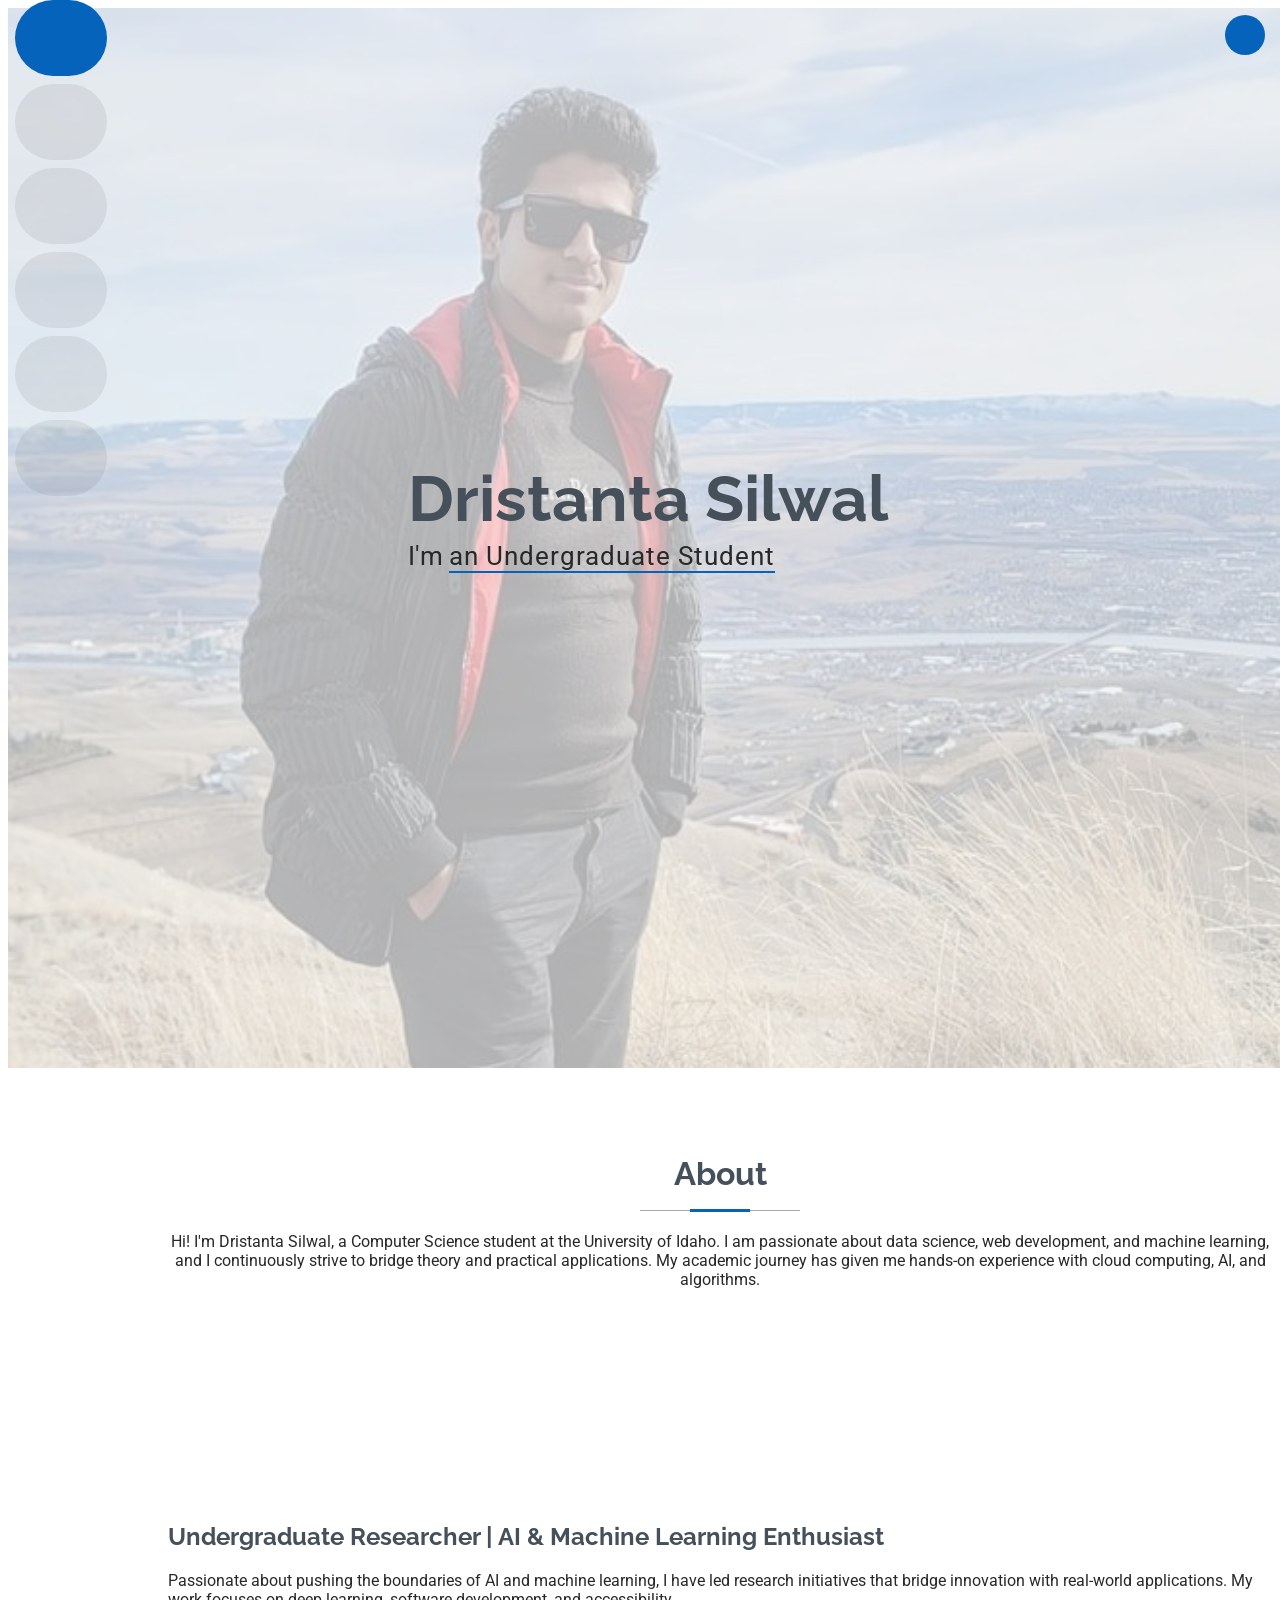
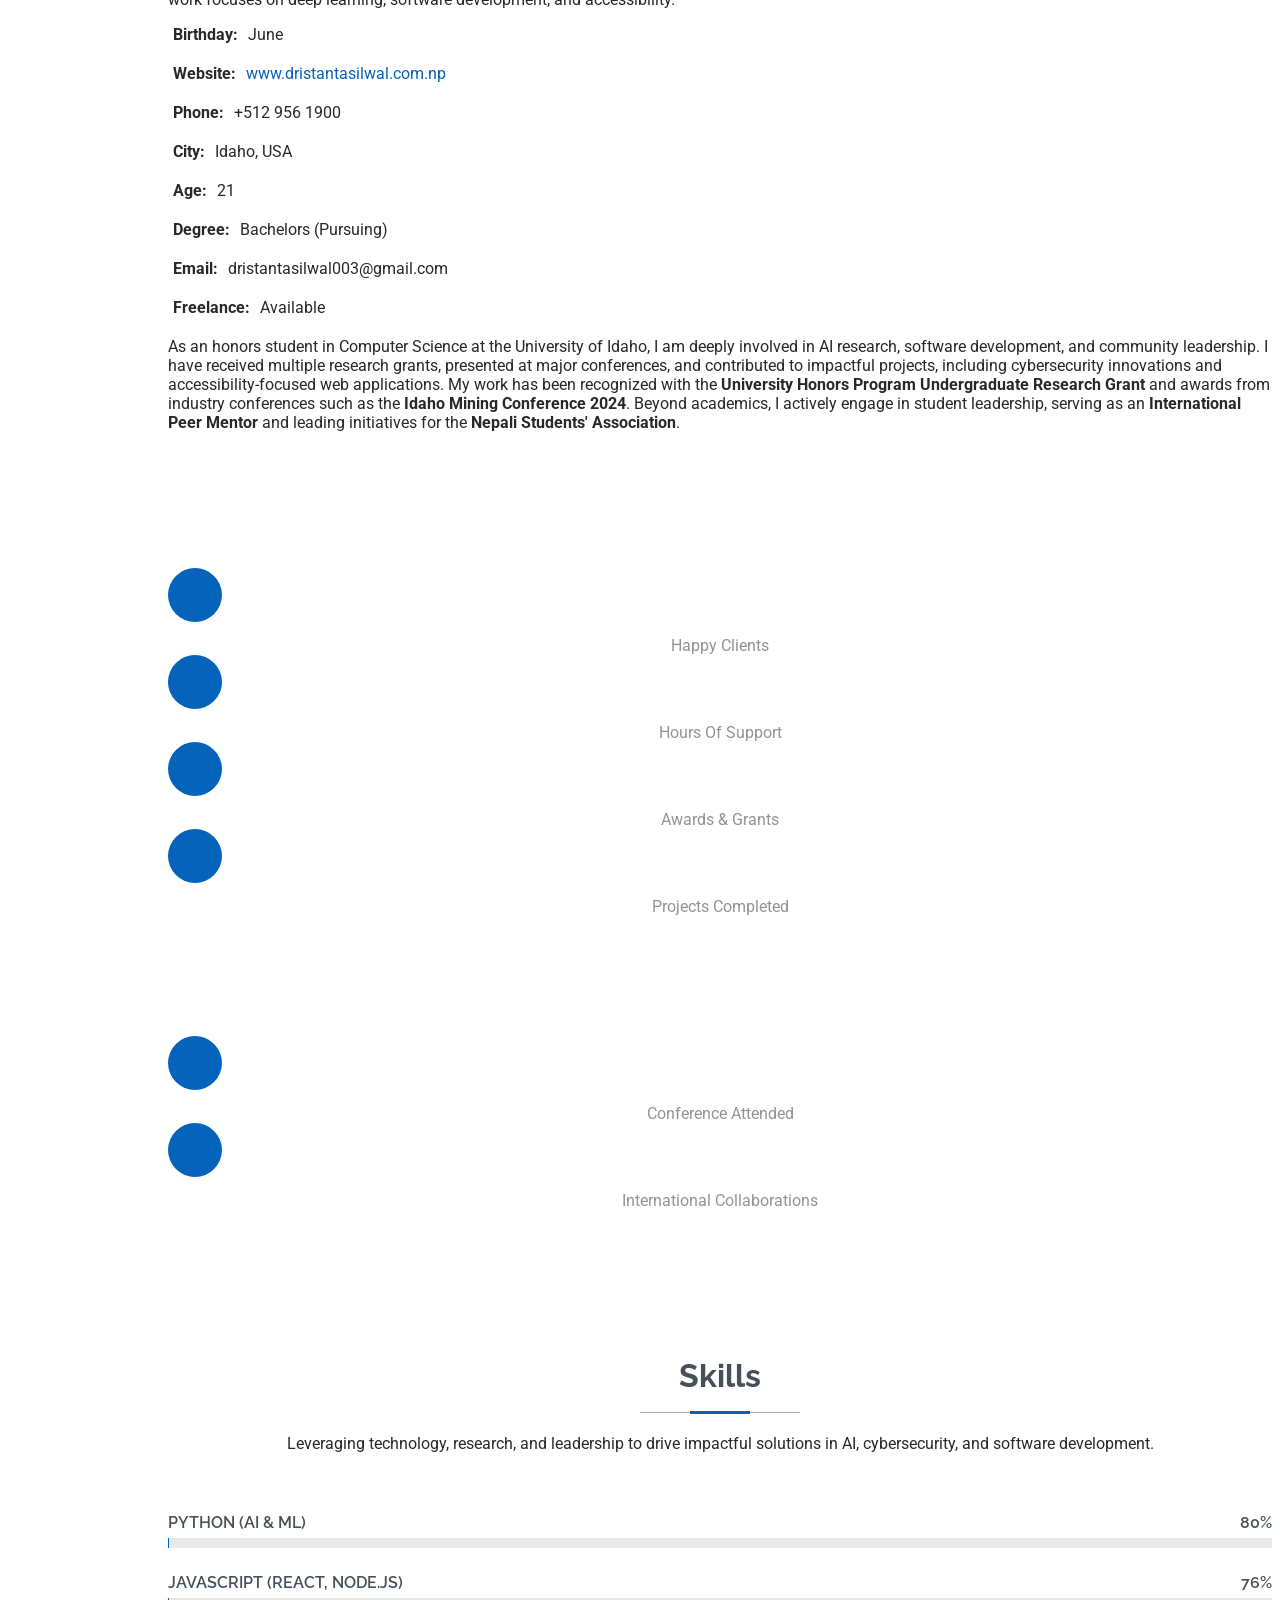
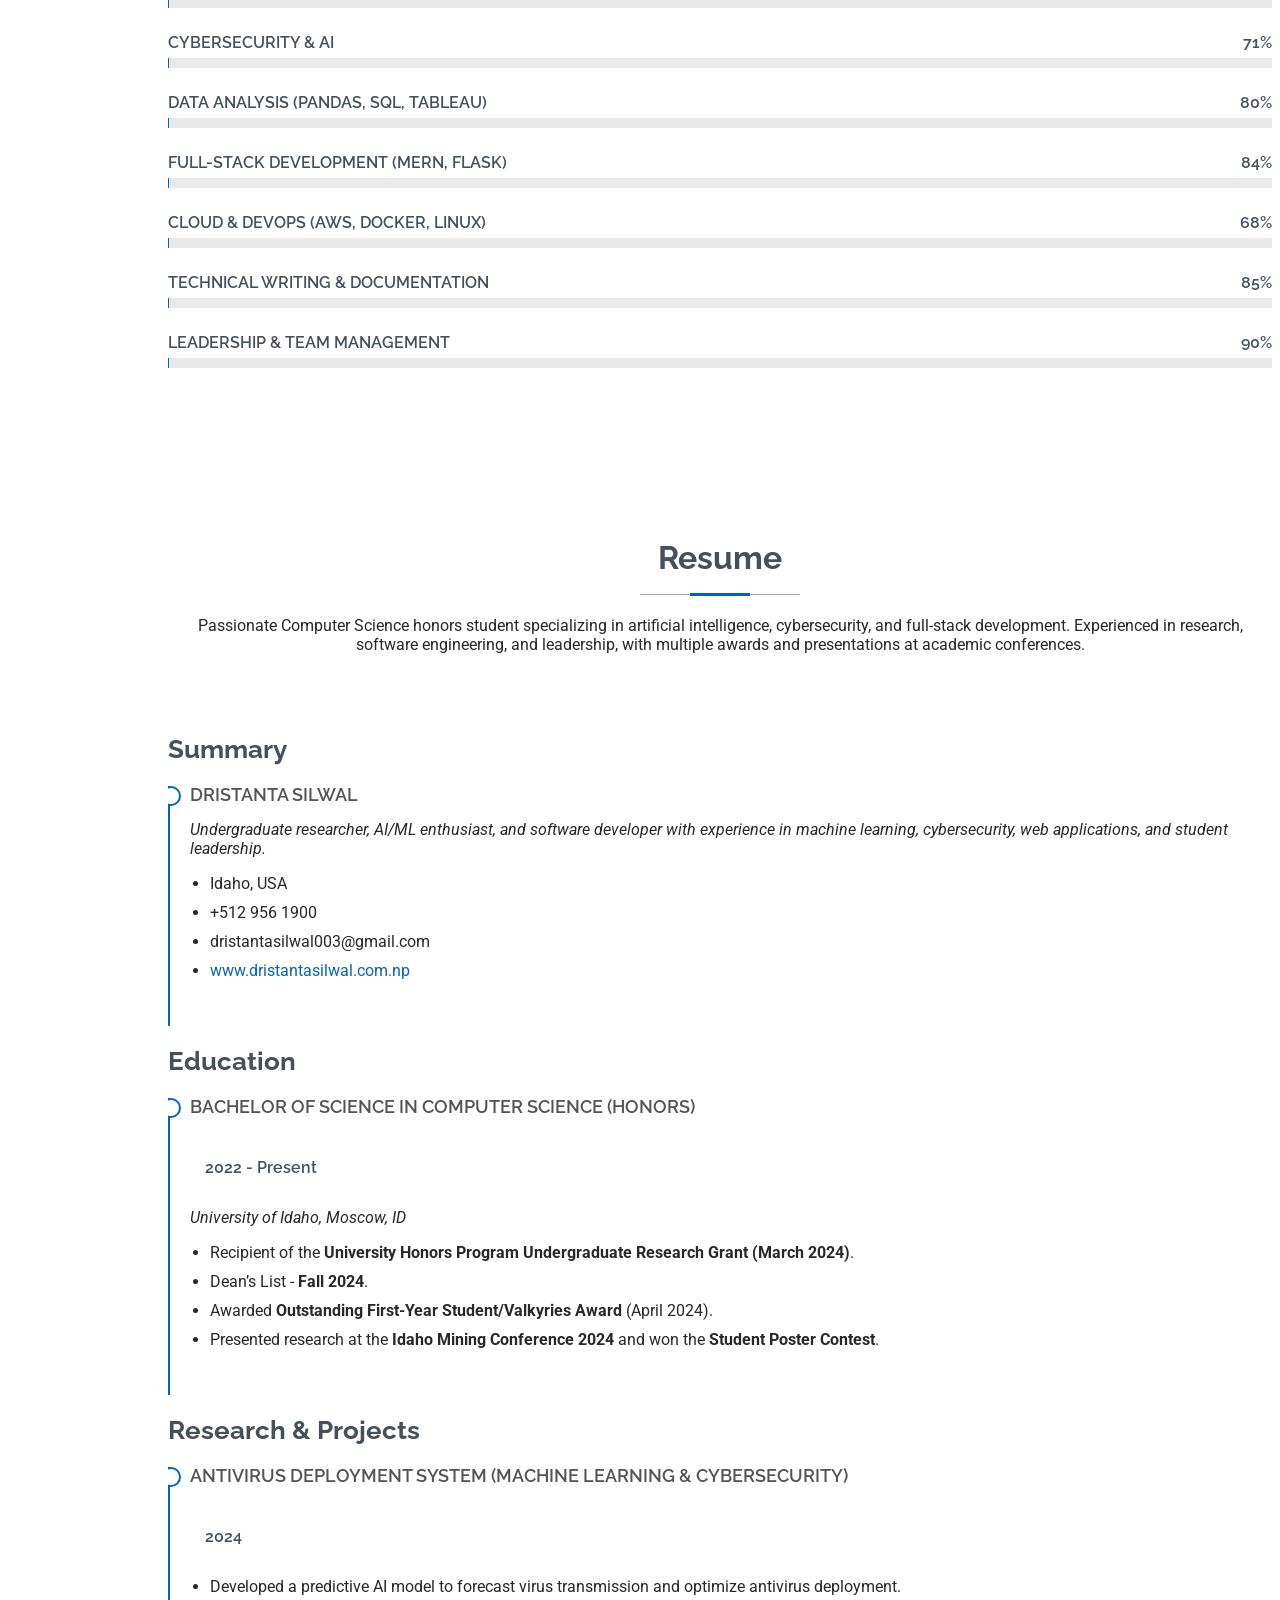
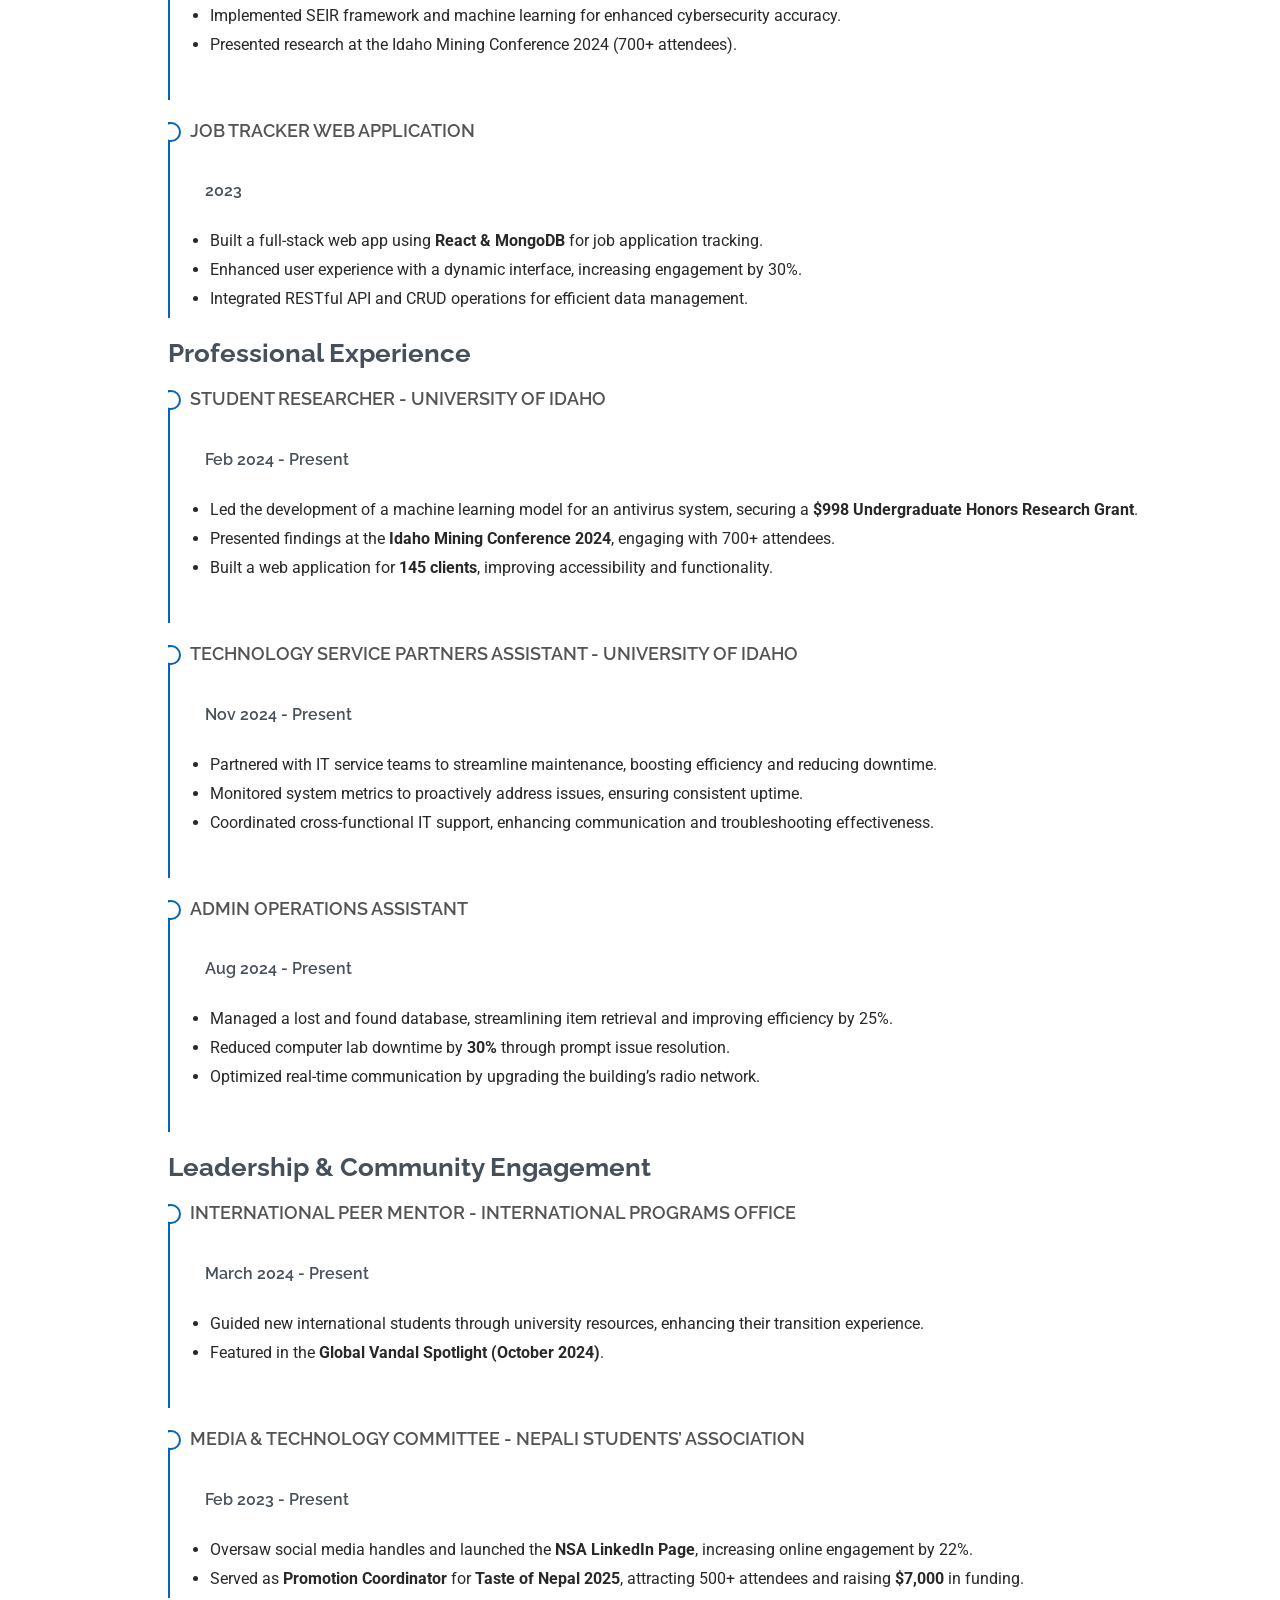
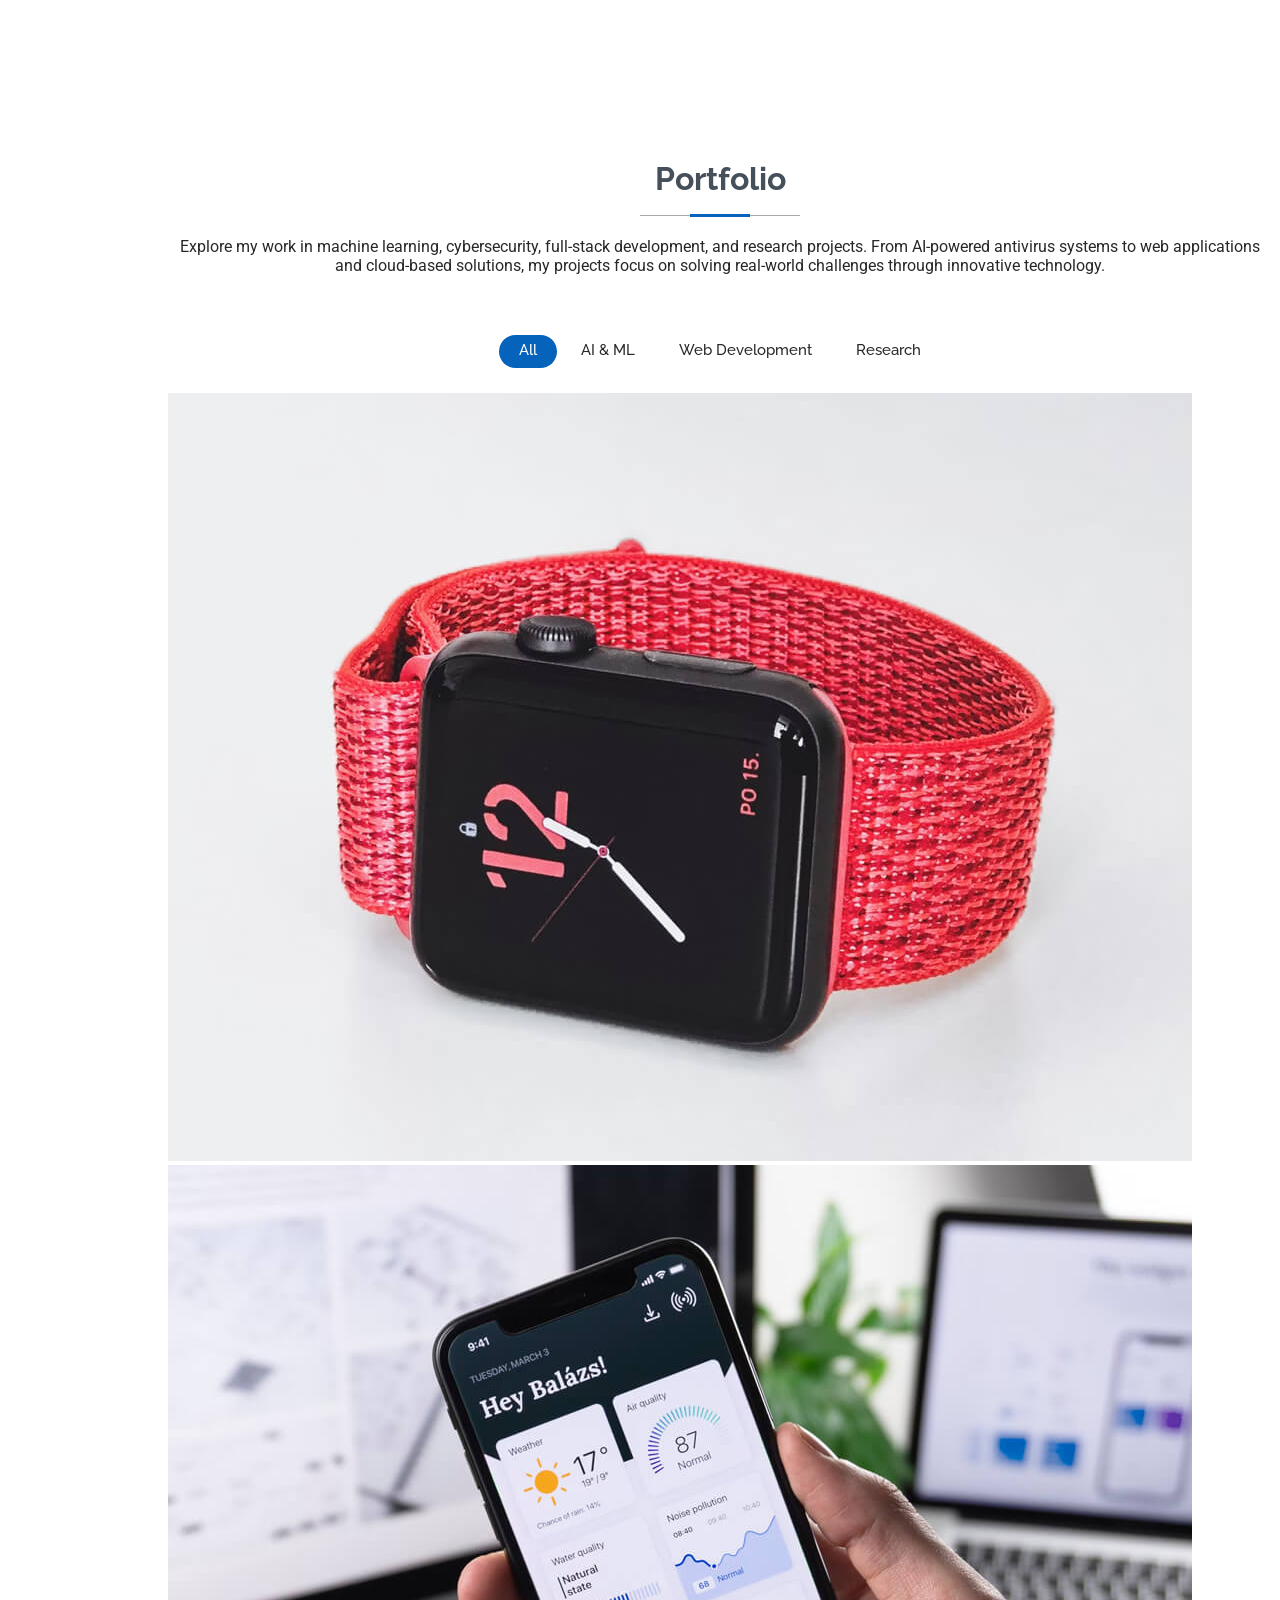
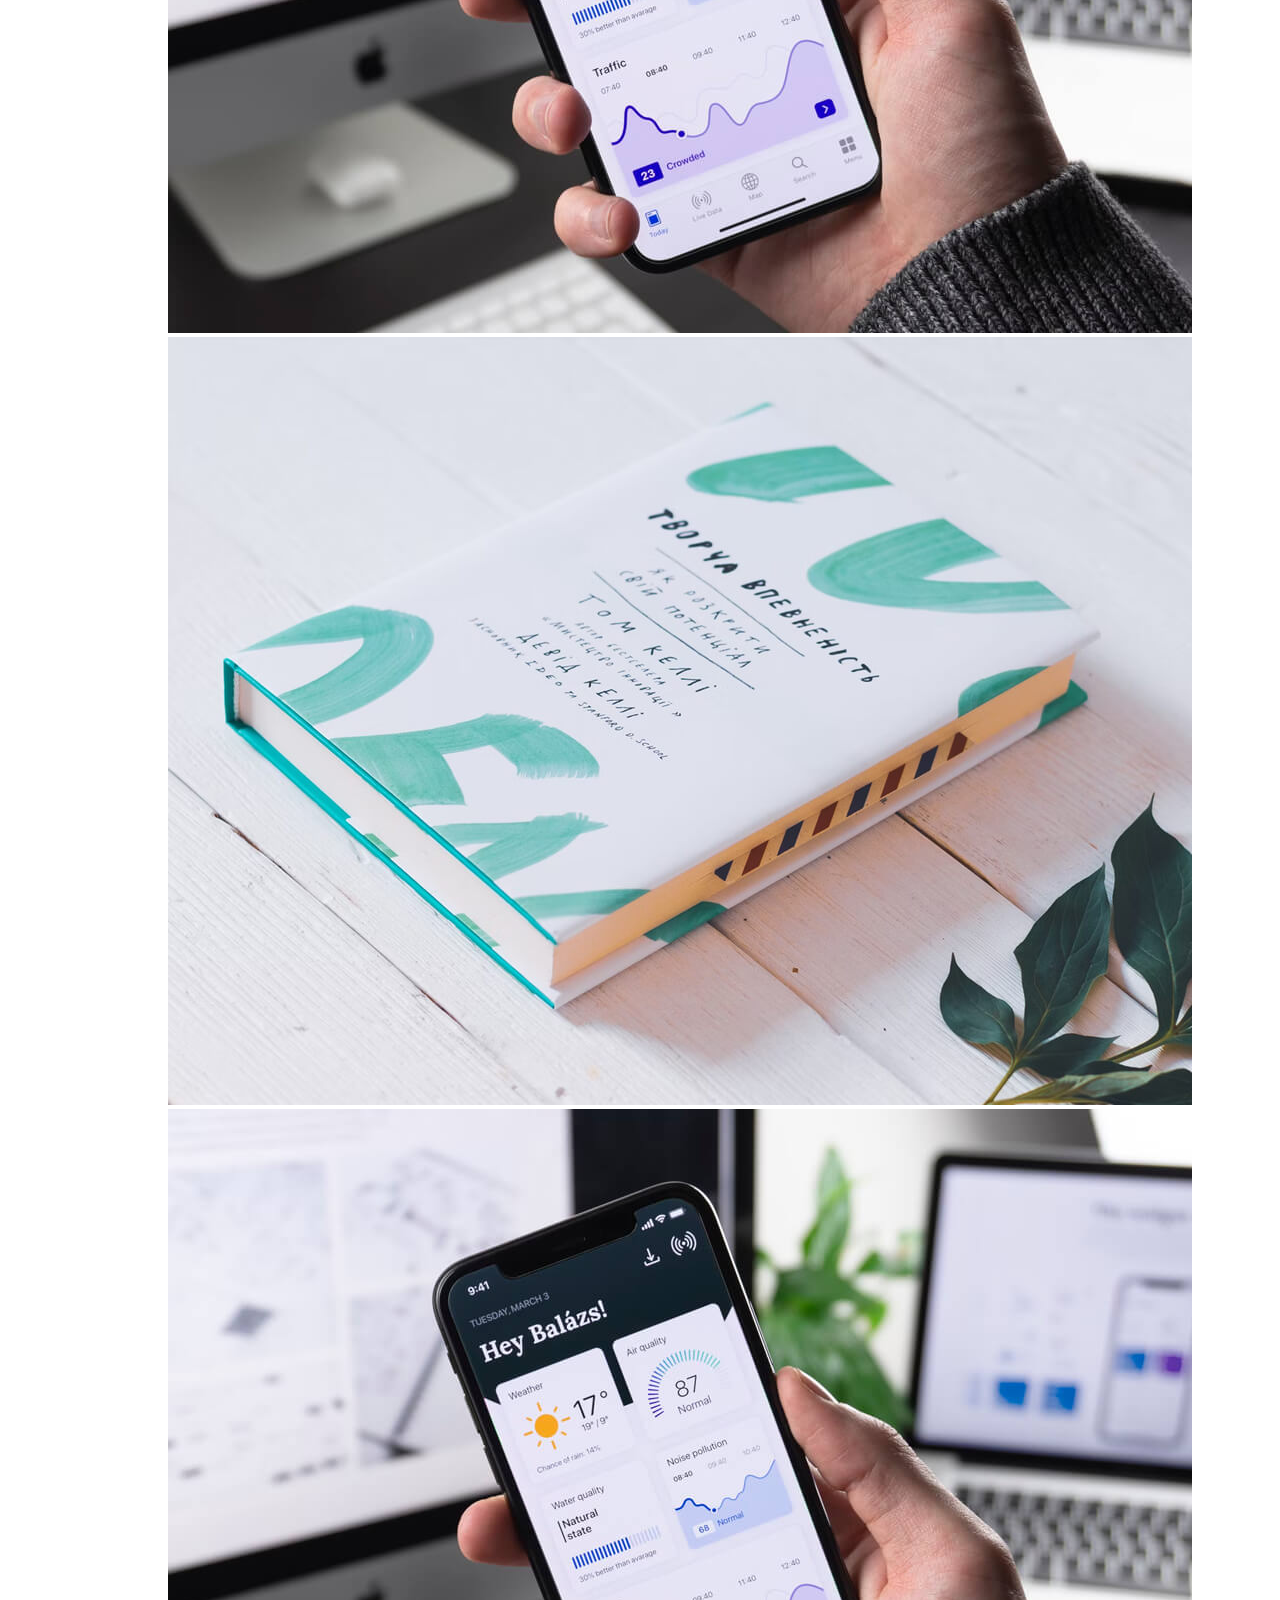
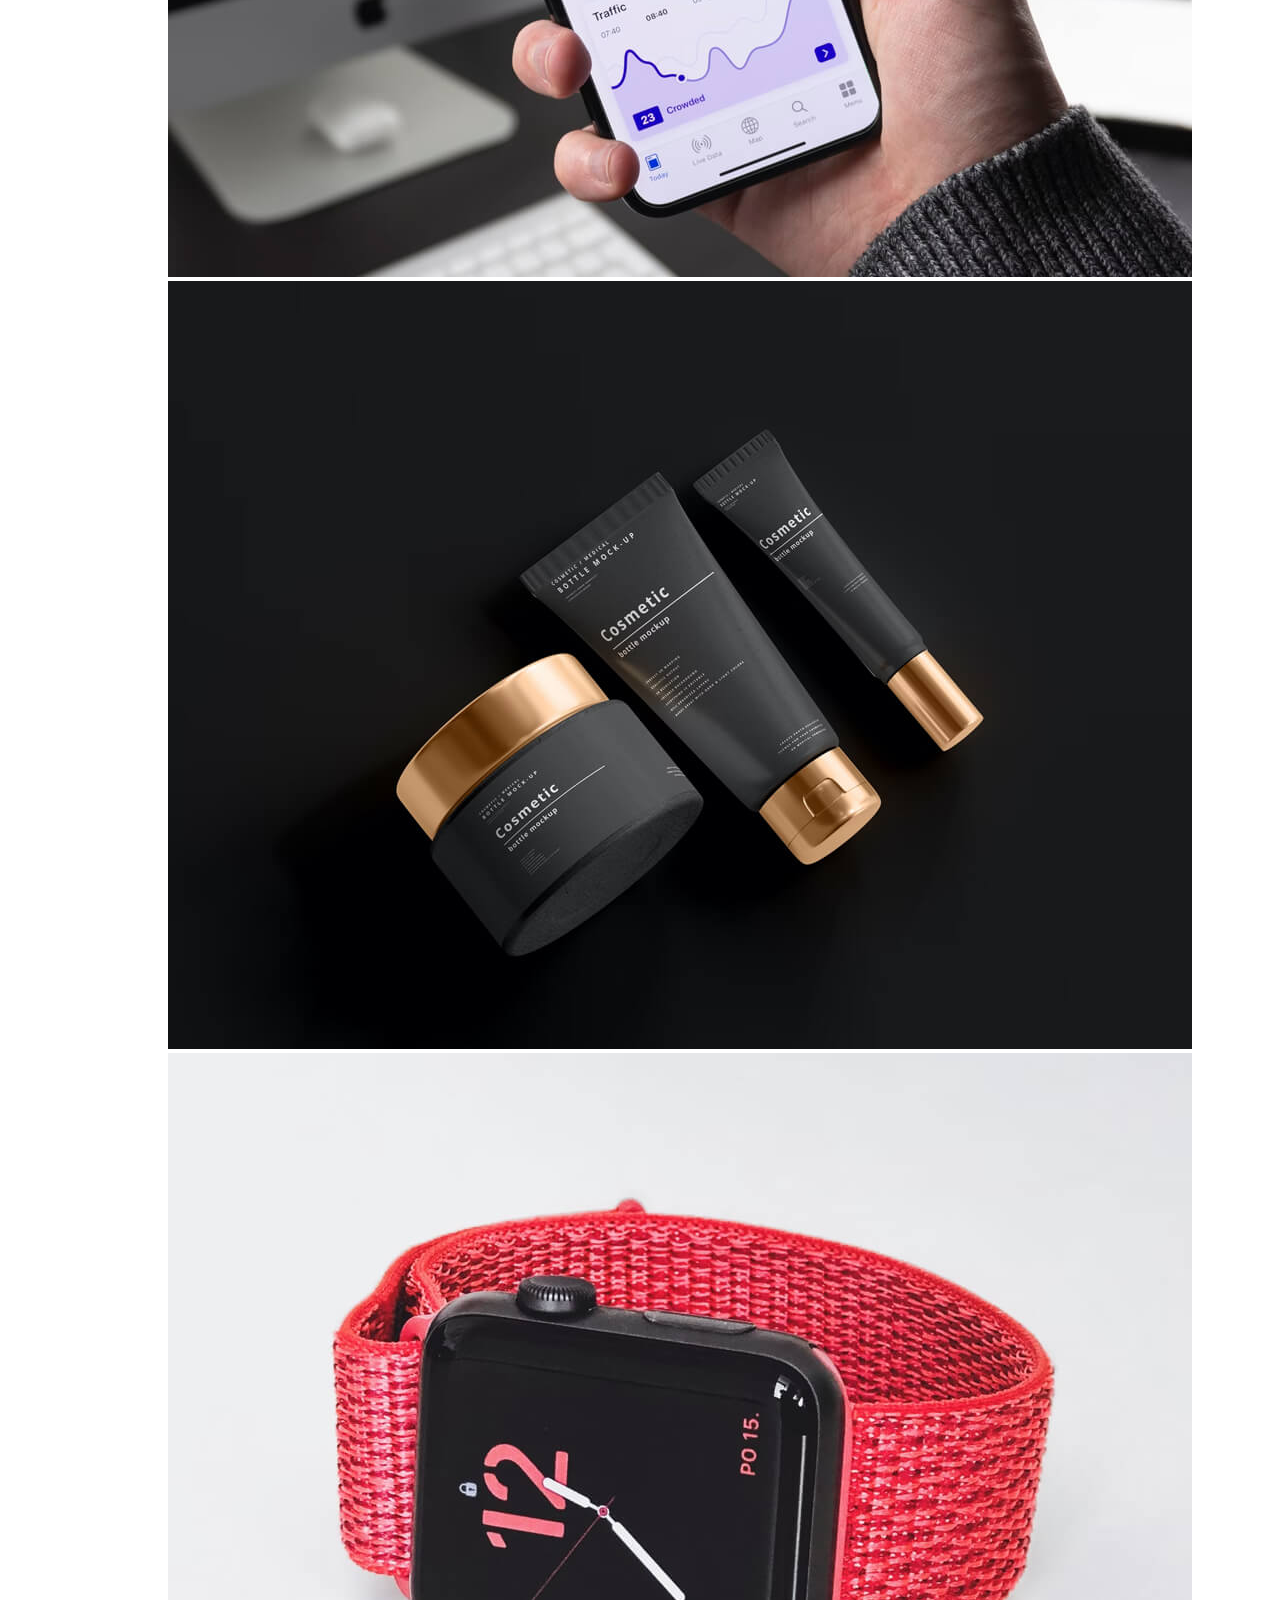
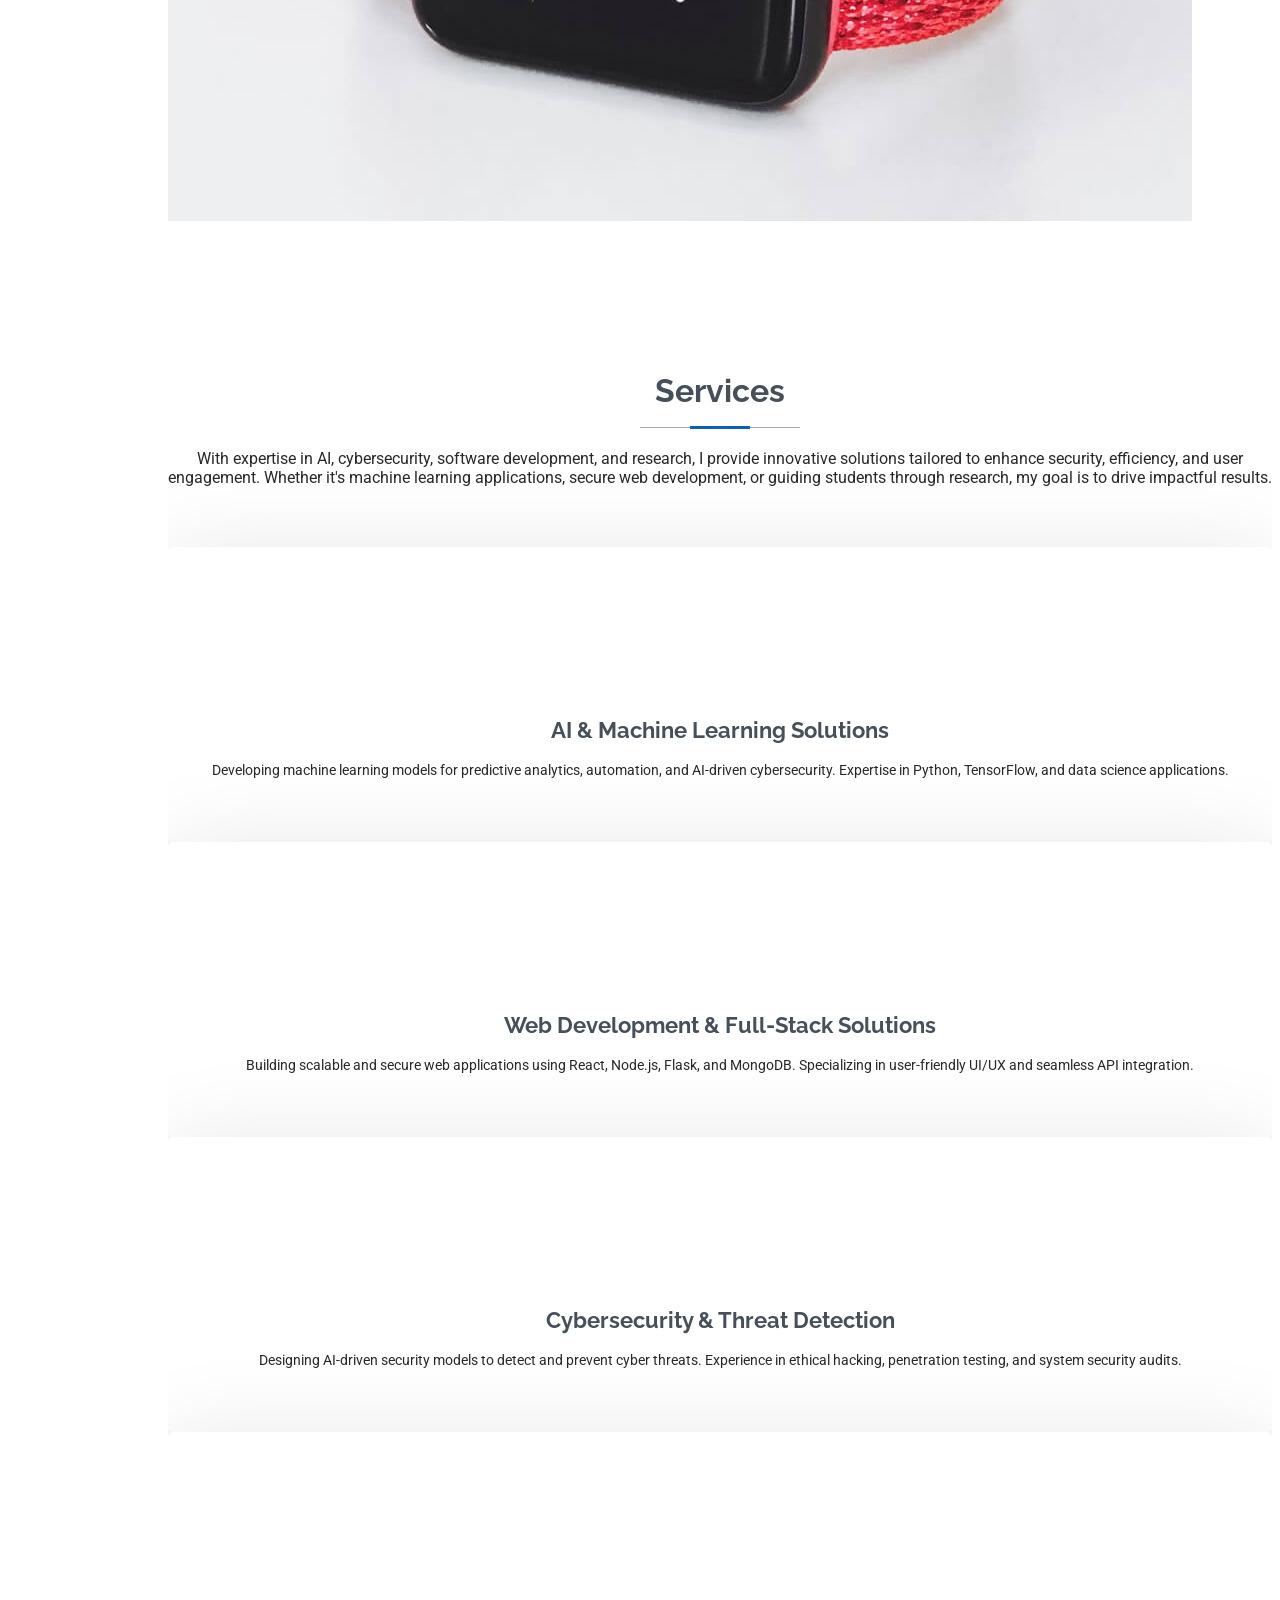
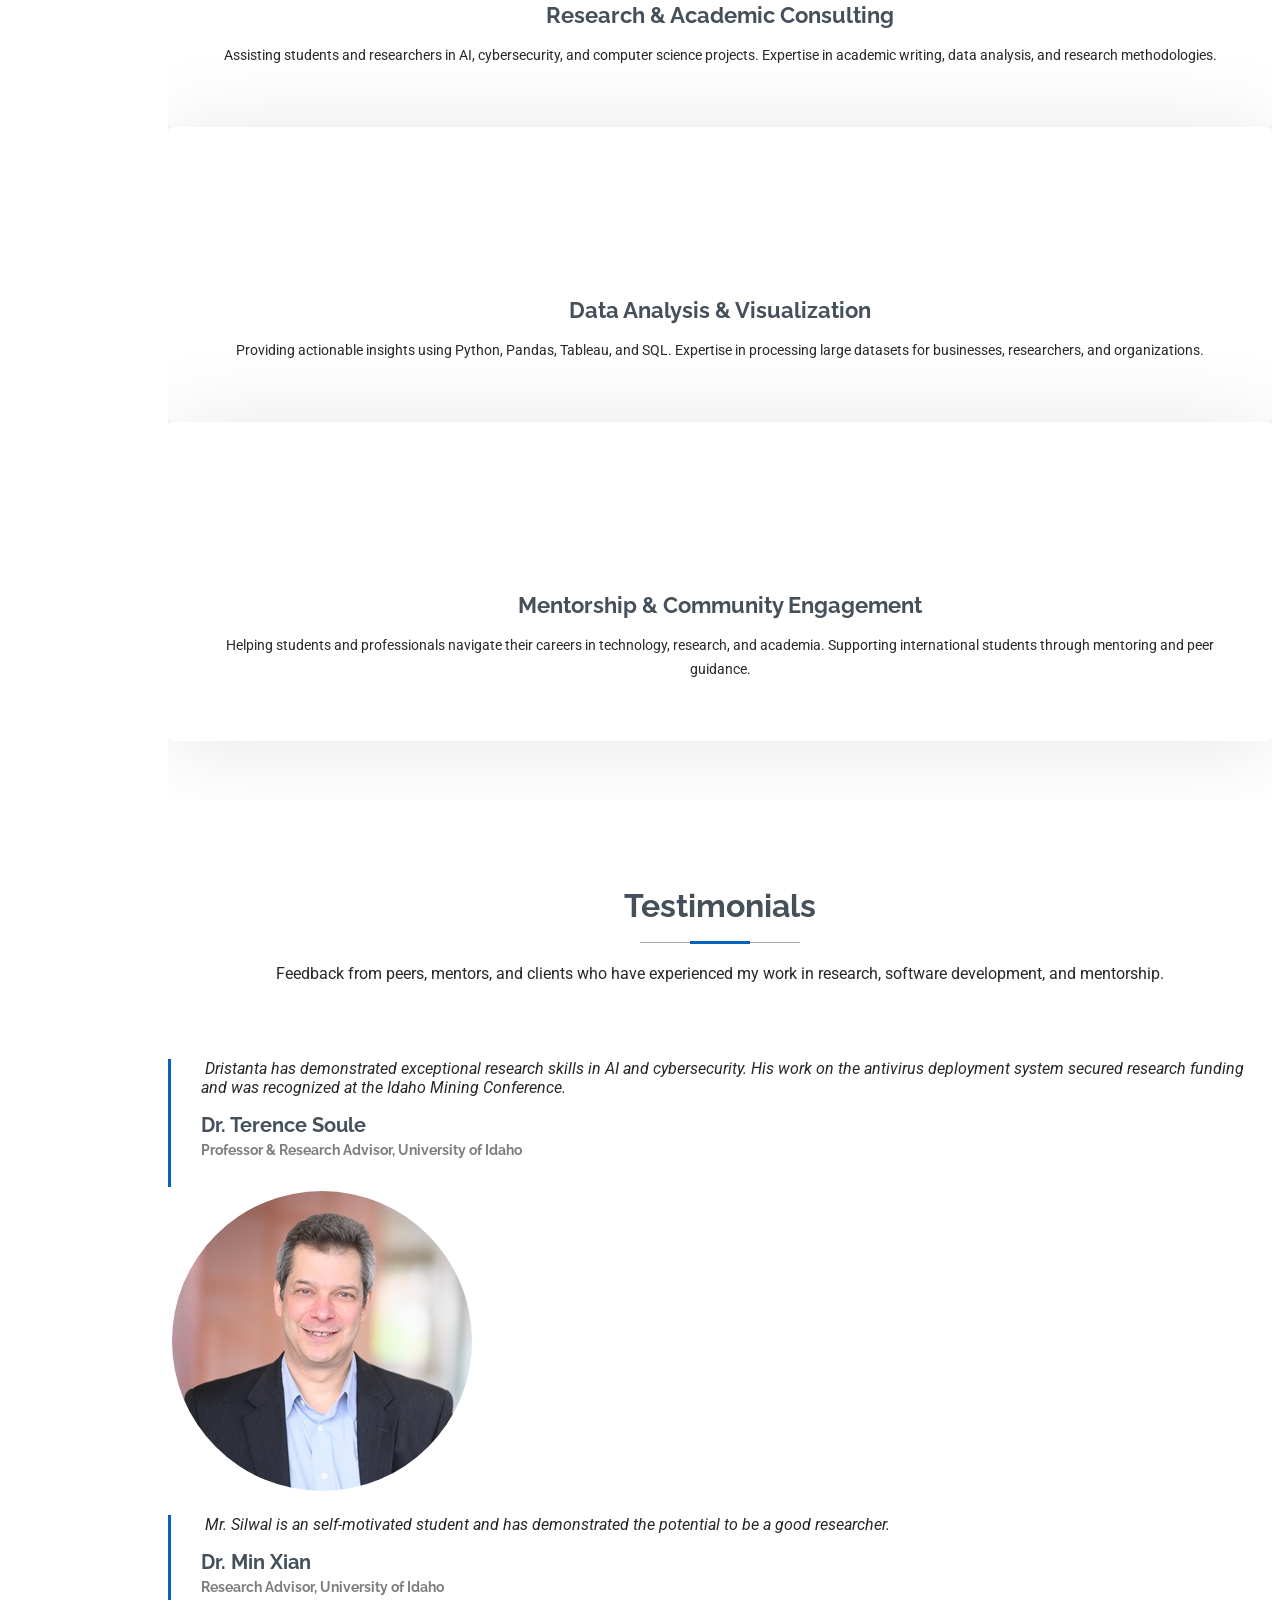
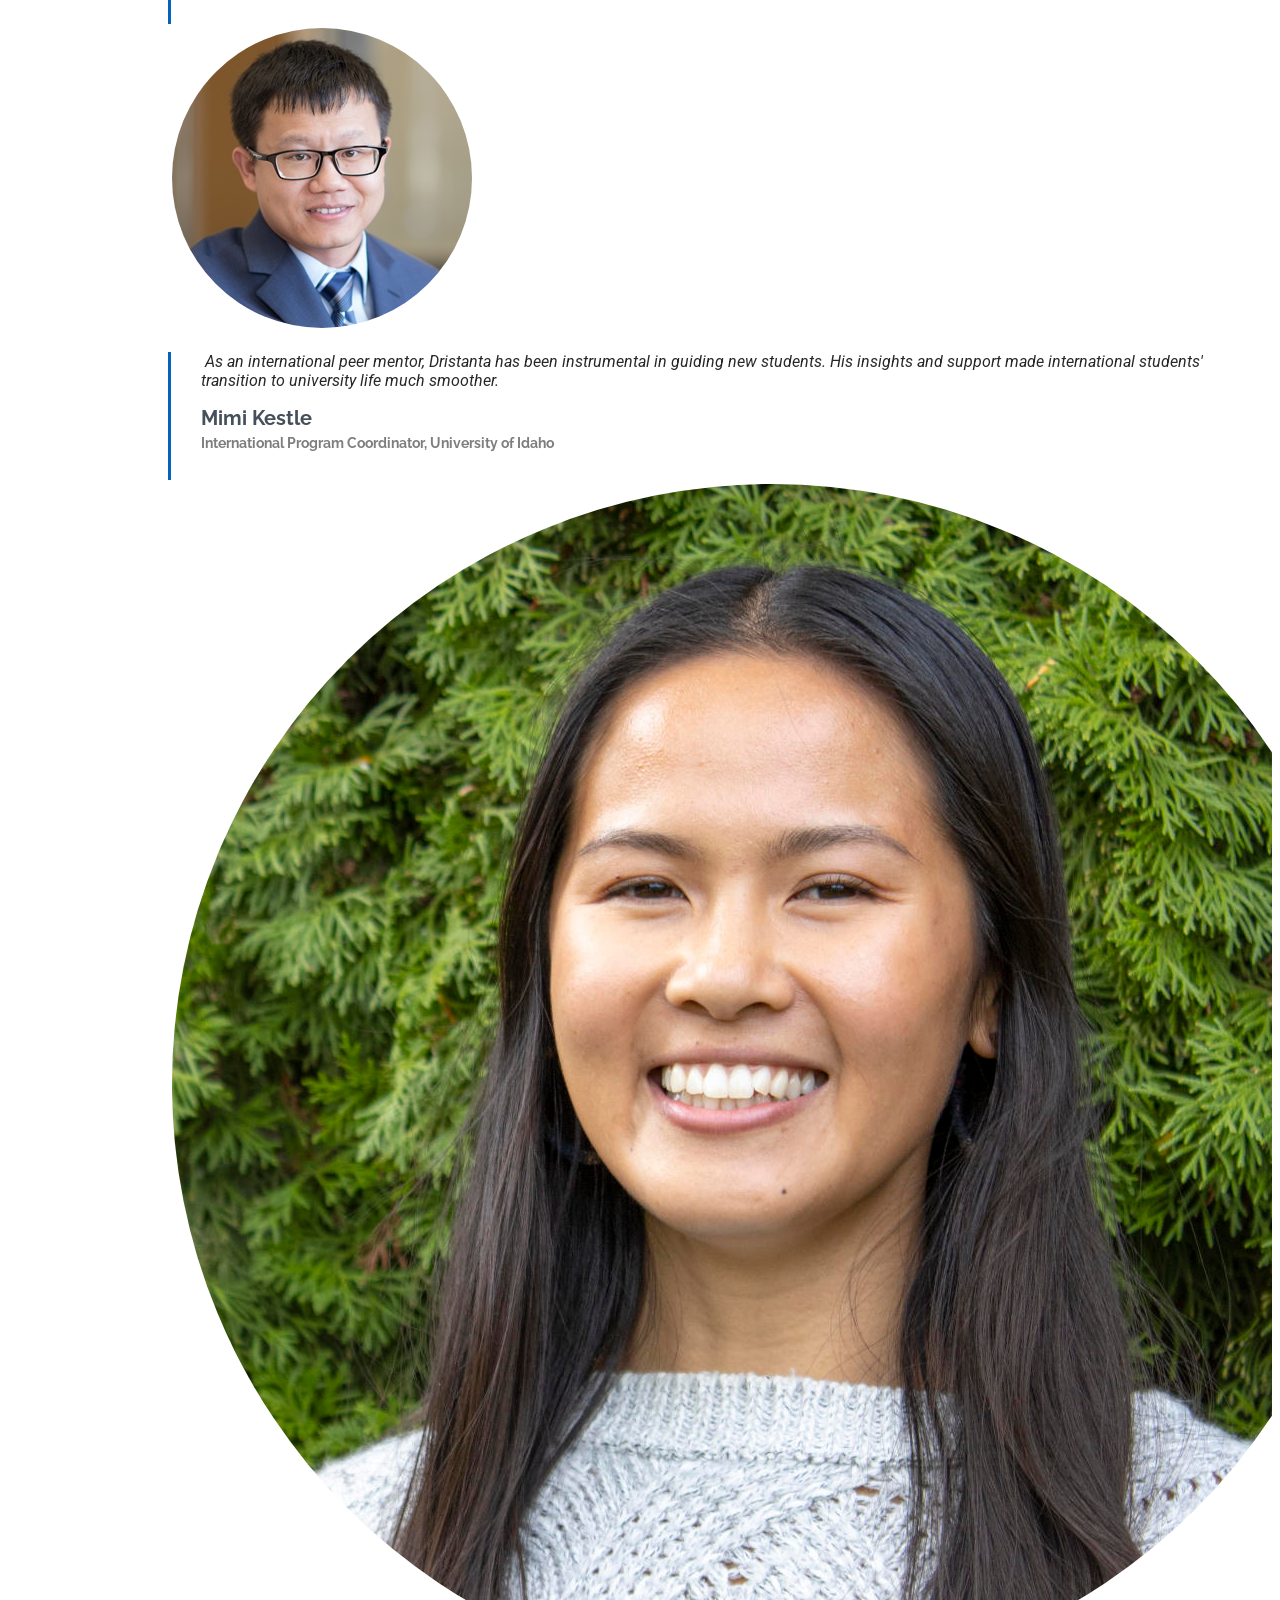
==== commit 53bc6fe6: "links removed" ====
--- a/portfolio-details.html
+++ b/portfolio-details.html
@@ -5,17 +5,12 @@
   <meta charset="utf-8">
   <meta content="width=device-width, initial-scale=1.0" name="viewport">
   <title>Portfolio Details - Dristanta Silwal</title>
-  <meta content="" name="description">
-  <meta content="" name="keywords">
+  <meta content="Explore AI, software development, research, and cybersecurity projects by Dristanta Silwal." name="description">
+  <meta content="Portfolio, AI, Web Development, Cybersecurity, Research, Projects" name="keywords">
 
   <!-- Favicons -->
   <link href="assets/img/favicon.png" rel="icon">
   <link href="assets/img/apple-touch-icon.png" rel="apple-touch-icon">
-
-  <!-- Fonts -->
-  <link href="https://fonts.googleapis.com" rel="preconnect">
-  <link href="https://fonts.gstatic.com" rel="preconnect" crossorigin>
-  <link href="https://fonts.googleapis.com/css2?family=Roboto:ital,wght@0,100;0,300;0,400;0,500;0,700;0,900;1,100;1,300;1,400;1,500;1,700;1,900&family=Poppins:ital,wght@0,100;0,200;0,300;0,400;0,500;0,600;0,700;0,800;0,900;1,100;1,200;1,300;1,400;1,500;1,600;1,700;1,800;1,900&family=Raleway:ital,wght@0,100;0,200;0,300;0,400;0,500;0,600;0,700;0,800;0,900;1,100;1,200;1,300;1,400;1,500;1,600;1,700;1,800;1,900&display=swap" rel="stylesheet">
 
   <!-- Vendor CSS Files -->
   <link href="assets/vendor/bootstrap/css/bootstrap.min.css" rel="stylesheet">
@@ -31,26 +26,21 @@
 <body class="portfolio-details-page">
 
   <header id="header" class="header d-flex flex-column justify-content-center">
-
     <i class="header-toggle d-xl-none bi bi-list"></i>
-
     <nav id="navmenu" class="navmenu">
       <ul>
-        <li><a href="#hero"><i class="bi bi-house navicon"></i><span>Home</span></a></li>
-        <li><a href="#about"><i class="bi bi-person navicon"></i><span>About</span></a></li>
-        <li><a href="#resume"><i class="bi bi-file-earmark-text navicon"></i><span>Resume</span></a></li>
-        <li><a href="#portfolio"><i class="bi bi-images navicon"></i><span>Portfolio</span></a></li>
-        <li><a href="#services"><i class="bi bi-hdd-stack navicon"></i><span>Services</span></a></li>
-        <li><a href="#contact"><i class="bi bi-envelope navicon"></i><span>Contact</span></a></li>
+        <li><a href="index.html"><i class="bi bi-house navicon"></i><span>Home</span></a></li>
+        <li><a href="index.html#about"><i class="bi bi-person navicon"></i><span>About</span></a></li>
+        <li><a href="index.html#portfolio"><i class="bi bi-images navicon"></i><span>Portfolio</span></a></li>
+        <li><a href="index.html#services"><i class="bi bi-hdd-stack navicon"></i><span>Services</span></a></li>
+        <li><a href="index.html#contact"><i class="bi bi-envelope navicon"></i><span>Contact</span></a></li>
       </ul>
     </nav>
-
   </header>
 
   <main class="main">
-
     <!-- Page Title -->
-    <div class="page-title" data-aos="fade">
+    <div class="page-title">
       <div class="container">
         <nav class="breadcrumbs">
           <ol>
@@ -58,163 +48,126 @@
             <li class="current">Portfolio Details</li>
           </ol>
         </nav>
-        <h1>Portfolio Details</h1>
+        <h1 id="portfolio-title">Project Details</h1>
       </div>
-    </div><!-- End Page Title -->
+    </div>
 
     <!-- Portfolio Details Section -->
     <section id="portfolio-details" class="portfolio-details section">
-
-      <div class="container" data-aos="fade-up">
-
-        <div class="portfolio-details-slider swiper init-swiper">
-          <script type="application/json" class="swiper-config">
-            {
-              "loop": true,
-              "speed": 600,
-              "autoplay": {
-                "delay": 5000
-              },
-              "slidesPerView": "auto",
-              "navigation": {
-                "nextEl": ".swiper-button-next",
-                "prevEl": ".swiper-button-prev"
-              },
-              "pagination": {
-                "el": ".swiper-pagination",
-                "type": "bullets",
-                "clickable": true
-              }
-            }
-          </script>
-          <div class="swiper-wrapper align-items-center">
-
-            <div class="swiper-slide">
-              <img src="assets/img/portfolio/app-1.jpg" alt="">
+      <div class="container">
+        <div class="row">
+          <div class="col-lg-8" data-aos="fade-up">
+            <div class="portfolio-slider swiper">
+              <div class="swiper-wrapper" id="portfolio-slider">
+                <!-- Images will be loaded dynamically -->
+              </div>
+              <div class="swiper-button-prev"></div>
+              <div class="swiper-button-next"></div>
+              <div class="swiper-pagination"></div>
             </div>
 
-            <div class="swiper-slide">
-              <img src="assets/img/portfolio/product-1.jpg" alt="">
-            </div>
-
-            <div class="swiper-slide">
-              <img src="assets/img/portfolio/branding-1.jpg" alt="">
-            </div>
-
-            <div class="swiper-slide">
-              <img src="assets/img/portfolio/books-1.jpg" alt="">
-            </div>
-
-          </div>
-          <div class="swiper-button-prev"></div>
-          <div class="swiper-button-next"></div>
-          <div class="swiper-pagination"></div>
-        </div>
-
-        <div class="row justify-content-between gy-4 mt-4">
-
-          <div class="col-lg-8" data-aos="fade-up">
-            <div class="portfolio-description">
-              <h2>This is an example of portfolio details</h2>
-              <p>
-                Autem ipsum nam porro corporis rerum. Quis eos dolorem eos itaque inventore commodi labore quia quia. Exercitationem repudiandae officiis neque suscipit non officia eaque itaque enim. Voluptatem officia accusantium nesciunt est omnis tempora consectetur dignissimos. Sequi nulla at esse enim cum deserunt eius.
-              </p>
-              <p>
-                Amet consequatur qui dolore veniam voluptatem voluptatem sit. Non aspernatur atque natus ut cum nam et. Praesentium error dolores rerum minus sequi quia veritatis eum. Eos et doloribus doloremque nesciunt molestiae laboriosam.
-              </p>
-
-              <div class="testimonial-item">
-                <p>
-                  <i class="bi bi-quote quote-icon-left"></i>
-                  <span>Export tempor illum tamen malis malis eram quae irure esse labore quem cillum quid cillum eram malis quorum velit fore eram velit sunt aliqua noster fugiat irure amet legam anim culpa.</span>
-                  <i class="bi bi-quote quote-icon-right"></i>
-                </p>
-                <div>
-                  <img src="assets/img/testimonials/testimonials-2.jpg" class="testimonial-img" alt="">
-                  <h3>Sara Wilsson</h3>
-                  <h4>Designer</h4>
-                </div>
-              </div>
-
-              <p>
-                Impedit ipsum quae et aliquid doloribus et voluptatem quasi. Perspiciatis occaecati earum et magnam animi. Quibusdam non qui ea vitae suscipit vitae sunt. Repudiandae incidunt cumque minus deserunt assumenda tempore. Delectus voluptas necessitatibus est.
-              </p>
-
-              <p>
-                Sunt voluptatum sapiente facilis quo odio aut ipsum repellat debitis. Molestiae et autem libero. Explicabo et quod necessitatibus similique quis dolor eum. Numquam eaque praesentium rem et qui nesciunt.
-              </p>
-
+            <div class="portfolio-description mt-4">
+              <h2 id="portfolio-heading">Project Overview</h2>
+              <p id="portfolio-description"></p>
+              <ul id="portfolio-features"></ul>
             </div>
           </div>
 
-          <div class="col-lg-3" data-aos="fade-up" data-aos-delay="100">
+          <div class="col-lg-4" data-aos="fade-up" data-aos-delay="100">
             <div class="portfolio-info">
-              <h3>Project information</h3>
+              <h3>Project Details</h3>
               <ul>
-                <li><strong>Category</strong> Web design</li>
-                <li><strong>Client</strong> ASU Company</li>
-                <li><strong>Project date</strong> 01 March, 2020</li>
-                <li><strong>Project URL</strong> <a href="#">www.example.com</a></li>
-                <li><a href="#" class="btn-visit align-self-start">Visit Website</a></li>
+                <li><strong>Category:</strong> <span id="portfolio-category"></span></li>
+                <li><strong>Client:</strong> <span id="portfolio-client"></span></li>
+                <li><strong>Project Date:</strong> <span id="portfolio-date"></span></li>
+                <li><strong>Project URL:</strong> <a id="portfolio-url" href="#" target="_blank">Visit Project</a></li>
               </ul>
             </div>
           </div>
-
         </div>
-
       </div>
-
     </section><!-- /Portfolio Details Section -->
-
   </main>
 
   <footer id="footer" class="footer position-relative light-background">
     <div class="container">
-      <h3 class="sitename">Brandon Johnson</h3>
-      <p>Et aut eum quis fuga eos sunt ipsa nihil. Labore corporis magni eligendi fuga maxime saepe commodi placeat.</p>
+      <h3 class="sitename">Dristanta Silwal</h3>
+      <p>Exploring AI, cybersecurity, and software solutions through research and innovation.</p>
       <div class="social-links d-flex justify-content-center">
-        <a href=""><i class="bi bi-twitter-x"></i></a>
-        <a href=""><i class="bi bi-facebook"></i></a>
-        <a href=""><i class="bi bi-instagram"></i></a>
-        <a href=""><i class="bi bi-skype"></i></a>
-        <a href=""><i class="bi bi-linkedin"></i></a>
+        <a href="https://x.com/DristantaSilwal/" target="_blank"><i class="bi bi-twitter-x"></i></a>
+        <a href="https://www.linkedin.com/in/dristantasilwal" target="_blank"><i class="bi bi-linkedin"></i></a>
+        <a href="https://github.com/dristanta-silwal" target="_blank"><i class="bi bi-github"></i></a>
       </div>
       <div class="container">
         <div class="copyright">
-          <span>Copyright</span> <strong class="px-1 sitename">Alex Smith</strong> <span>All Rights Reserved</span>
-        </div>
-        <div class="credits">
-          <!-- All the links in the footer should remain intact. -->
-          <!-- You can delete the links only if you've purchased the pro version. -->
-          <!-- Licensing information: https://bootstrapmade.com/license/ -->
-          <!-- Purchase the pro version with working PHP/AJAX contact form: [buy-url] -->
-          Designed by <a href="https://bootstrapmade.com/">BootstrapMade</a> Distribuited by <a href="https://themewagon.com">ThemeWagon</a>
+          <span>Copyright</span> <strong class="px-1">Dristanta Silwal</strong> <span>All Rights Reserved</span>
         </div>
       </div>
     </div>
   </footer>
 
-  <!-- Scroll Top -->
-  <a href="#" id="scroll-top" class="scroll-top d-flex align-items-center justify-content-center"><i class="bi bi-arrow-up-short"></i></a>
+  <!-- JavaScript to load content dynamically -->
+  <script>
+    const params = new URLSearchParams(window.location.search);
+    const project = params.get("project");
 
-  <!-- Preloader -->
-  <div id="preloader"></div>
+    const projects = {
+      "ml-antivirus": {
+        title: "AI-Powered Antivirus System",
+        category: "AI & Cybersecurity",
+        client: "Undergraduate Research Grant",
+        date: "Feb 2024 - Present",
+        url: "https://github.com/dristanta-silwal/ml-antivirus",
+        images: ["ml-antivirus-1.jpg", "ml-antivirus-2.jpg"],
+        description: "Developed a machine learning algorithm for an antivirus system, securing a $998 Undergraduate Honors Research Grant. Presented at ICUR and Idaho Mining Conference 2024.",
+        features: [
+          "Implemented deep learning for threat detection",
+          "Enhanced malware analysis using AI",
+          "Won the Idaho Mining Student Poster Contest"
+        ]
+      },
+      "web-portal": {
+        title: "Web Portal for International Students",
+        category: "Full-Stack Web Development",
+        client: "University of Idaho - IPO",
+        date: "Nov 2024 - Present",
+        url: "#",
+        images: ["web-portal-1.jpg", "web-portal-2.jpg"],
+        description: "Designed and built a web application for 145+ clients, enhancing accessibility to university resources for international students.",
+        features: [
+          "Developed using React, Node.js, and MongoDB",
+          "Implemented user authentication & role-based access",
+          "Integrated with university database systems"
+        ]
+      }
+    };
 
-  <!-- Vendor JS Files -->
-  <script src="assets/vendor/bootstrap/js/bootstrap.bundle.min.js"></script>
-  <script src="assets/vendor/php-email-form/validate.js"></script>
-  <script src="assets/vendor/aos/aos.js"></script>
-  <script src="assets/vendor/typed.js/typed.umd.js"></script>
-  <script src="assets/vendor/purecounter/purecounter_vanilla.js"></script>
-  <script src="assets/vendor/waypoints/noframework.waypoints.js"></script>
-  <script src="assets/vendor/glightbox/js/glightbox.min.js"></script>
-  <script src="assets/vendor/imagesloaded/imagesloaded.pkgd.min.js"></script>
-  <script src="assets/vendor/isotope-layout/isotope.pkgd.min.js"></script>
-  <script src="assets/vendor/swiper/swiper-bundle.min.js"></script>
+    if (project in projects) {
+      document.title = `${projects[project].title} - Dristanta Silwal`;
+      document.getElementById("portfolio-title").innerText = projects[project].title;
+      document.getElementById("portfolio-heading").innerText = projects[project].title;
+      document.getElementById("portfolio-description").innerText = projects[project].description;
+      document.getElementById("portfolio-category").innerText = projects[project].category;
+      document.getElementById("portfolio-client").innerText = projects[project].client;
+      document.getElementById("portfolio-date").innerText = projects[project].date;
+      document.getElementById("portfolio-url").href = projects[project].url;
 
-  <!-- Main JS File -->
-  <script src="assets/js/main.js"></script>
+      const featureList = document.getElementById("portfolio-features");
+      featureList.innerHTML = "";
+      projects[project].features.forEach(feature => {
+        const li = document.createElement("li");
+        li.innerHTML = `<i class="bi bi-check-circle"></i> ${feature}`;
+        featureList.appendChild(li);
+      });
 
+      const slider = document.getElementById("portfolio-slider");
+      slider.innerHTML = "";
+      projects[project].images.forEach(img => {
+        slider.innerHTML += `<div class="swiper-slide"><img src="assets/img/portfolio/${img}" alt=""></div>`;
+      });
+    } else {
+      window.location.href = "index.html";
+    }
+  </script>
 </body>
-
 </html>
